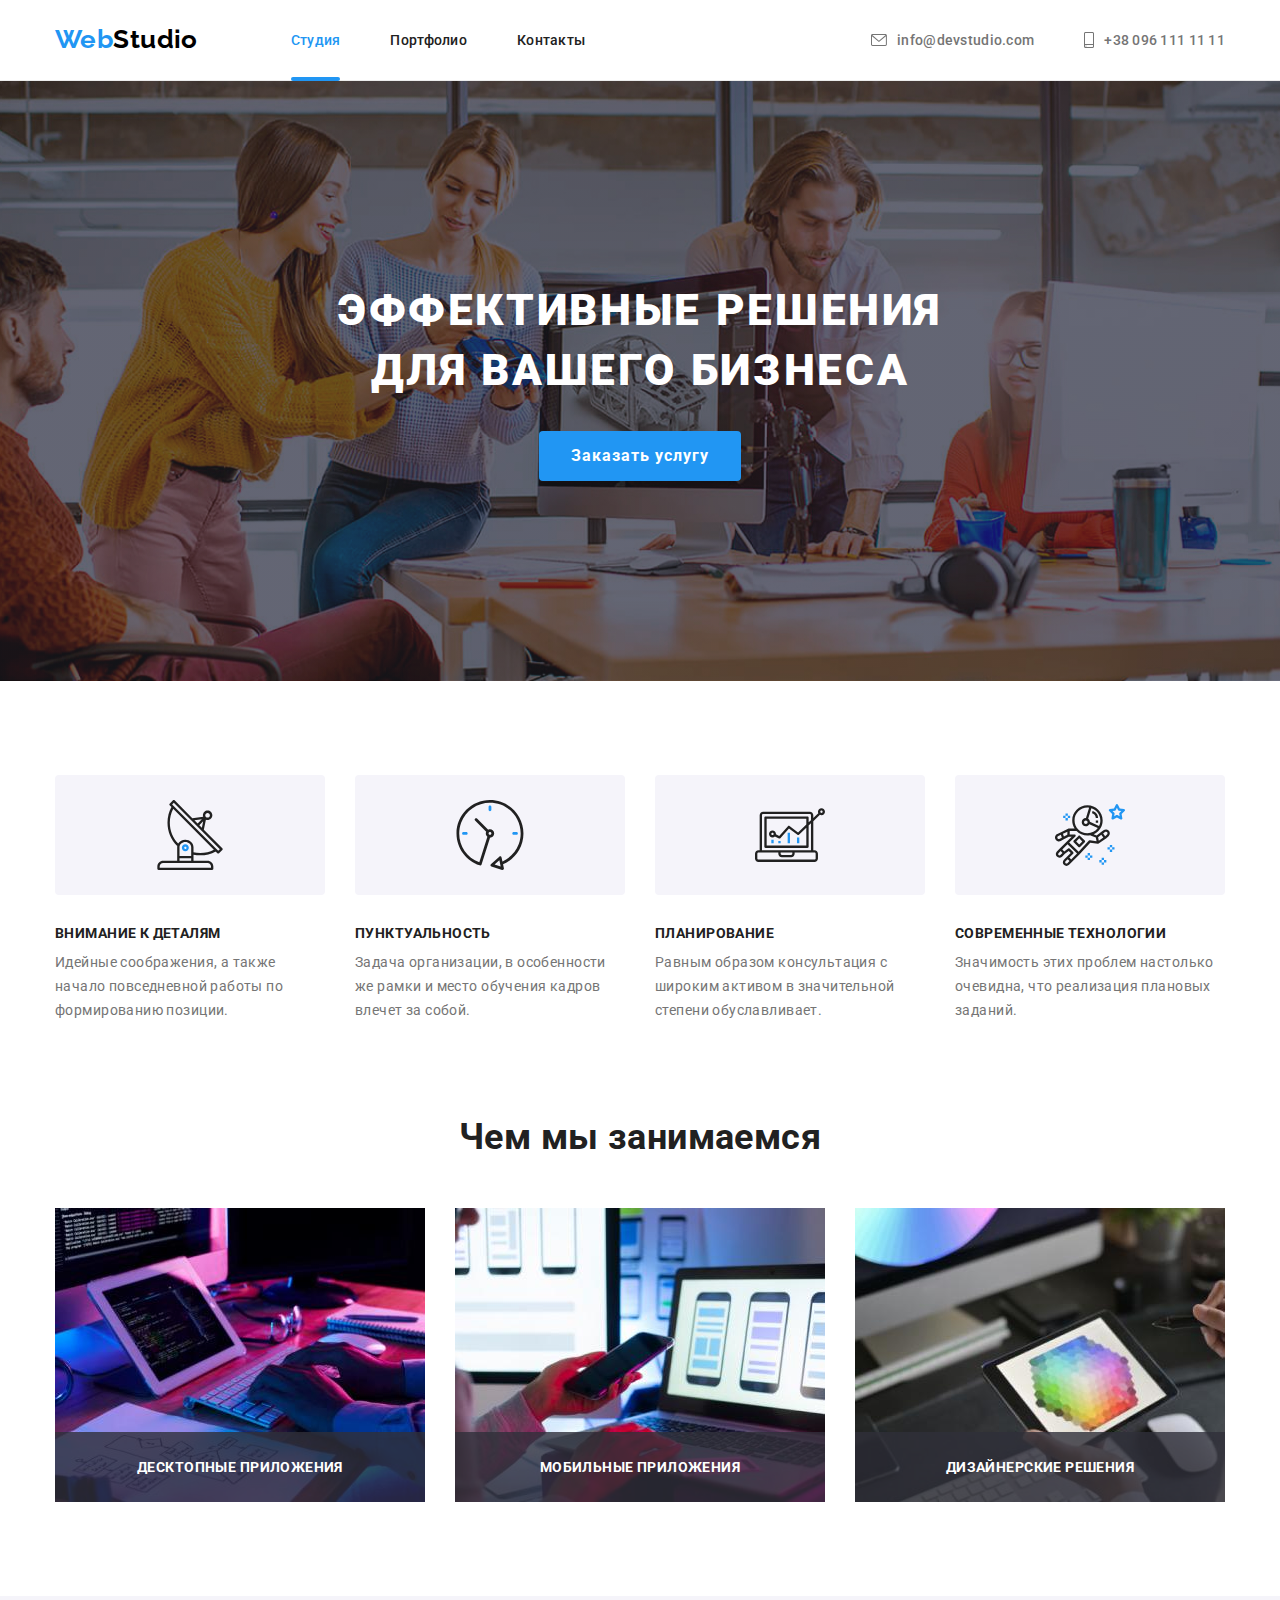
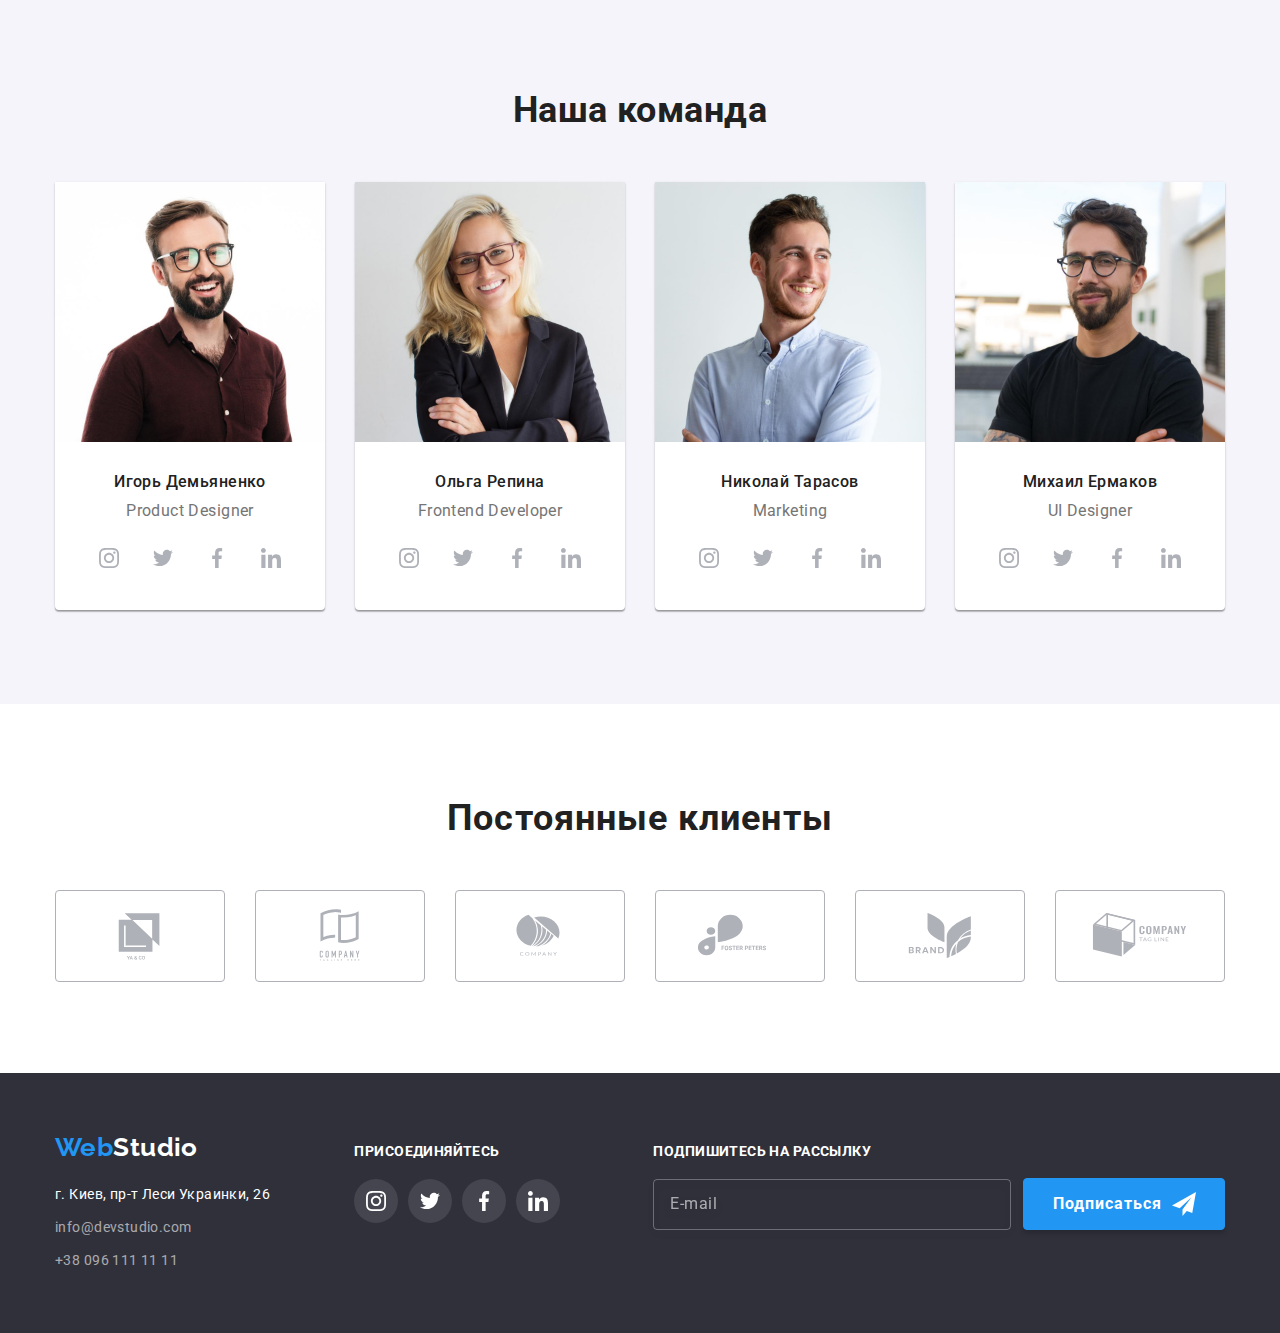
==== index.html @ 02bab281 "clone #6" ====
<!DOCTYPE html>
<html lang="ru">
<head>
    <meta charset="UTF-8">
    <meta http-equiv="X-UA-Compatible" content="IE=edge">
    <meta name="viewport" content="width=device-width, initial-scale=1.0">
    <link rel="stylesheet" href="https://cdnjs.cloudflare.com/ajax/libs/modern-normalize/1.0.0/modern-normalize.min.css" />
    <link rel="preconnect" href="https://fonts.gstatic.com">
    <link href="https://fonts.googleapis.com/css2?family=Raleway:wght@700&family=Roboto:wght@400;500;700;900&display=swap"
        rel="stylesheet">
    <link rel="stylesheet" href="./css/style.css">
    <title>WEBStudio</title>
</head>
<body id="page_top">
                <!-- шапка -->
    <header class='header'>
                <!-- навигация -->
        <div class="container flex">
            <nav class="head-nav flex"> 
                <a class="logo link" href="./index.html" lang="en"> <span class="logo-web">Web</span>Studio</a>   
                <ul class="nav flex list ">
                    <li class="nav-item"><a class="item link current" href="./index.html">Студия</a></li>
                    <li class="nav-item"><a class="item link" href="./portfolio.html">Портфолио</a></li>
                    <li class="nav-item"><a class="item link" href="#page_bottom">Контакты</a></li> 
                </ul>   
            </nav>                       
            <ul class="head-cont flex list">
                <li class="head-cont-item">
                    <a class="cont flex link" href="mailto:info@devstudio.com">
                        <svg width="16" height="12" class="mail">
                        <use href="./images/icons.svg#icon-mail">                    
                        </use>
                    </svg>
                        info@devstudio.com</a>
                </li>
                <li class="head-cont-item">
                    <a class="cont flex link" href="tel:+380961111111">
                    <svg width="10" height="16" class="smartphone">
                        <use href="./images/icons.svg#icon-smartphone">
                        </use>
                    </svg>
                    +38 096 111 11 11</a></li>
            </ul>
        </div>
    </header>
    <main>
                
        <!-- hero -->

            <section class="hero">
                    <div class="container">
                        <h1 class="hero-title">Эффективные решения для вашего бизнеса</h1>
                        <button class="hero-button" type="button" data-modal-open> Заказать услугу</button>
                    </div>
            </section>
        <!-- webstudio prefs -->
            <section class="section-half-bottom prefs" >
                        <div class="container">
                    <!-- hiden head h2  -->
                    <h2 class="hiden-title">Преимущества веб студии</h2>
                    <!--  hiden head h2 -->
                    <ul class='prefs flex list'>
                        <li class='prefs-item'>
                            <div class="prefs-bg">
                                <svg width='70' height='70'>
                                    <use href="./images/icons.svg#icon-antenna">
                                    </use>
                                </svg> 
                            </div>                        
                            <h3 class='prefs-item-h'>Внимание к деталям</h3>
                            <p class=prefs-item-p>Идейные соображения, а также начало повседневной работы по формированию позиции.</p>
                        </li>
                        <li class='prefs-item'>
                            <div class="prefs-bg">
                                <svg width='70' height='70'>
                                    <use href="./images/icons.svg#icon-clock">
                                    </use>
                                </svg>
                            </div>
                            <h3 class='prefs-item-h'>Пунктуальность</h3>
                            <p class=prefs-item-p>Задача организации, в особенности же рамки и место обучения кадров влечет за собой.</p>
                        </li>
                        <li class='prefs-item'>
                            <div class="prefs-bg">
                                <svg width='70' height='70'>
                                    <use href=./images/icons.svg#icon-diagram>
                                    </use>
                                </svg>
                            </div>
                            <h3 class='prefs-item-h'>Планирование</h3>
                            <p class=prefs-item-p>Равным образом консультация с широким активом в значительной степени обуславливает.</p>
                        </li>
                        <li class='prefs-item'>
                            <div class="prefs-bg">
                                <svg width='70' height='70'>
                                    <use href=./images/icons.svg#icon-astronaut>
                                    </use>
                                </svg>
                            </div>
                            <h3 class='prefs-item-h'>Современные технологии</h3>
                            <p class=prefs-item-p>Значимость этих проблем настолько очевидна, что реализация плановых заданий.</p>
                        </li>
                    </ul>
                        </div>
            </section>

                
                <!-- Чем мы занимаемся -->
         <section class='section-half-top what-wedo'>
            <div class="container">
                <h2 class='wedo-h'>Чем мы занимаемся</h2>
                <ul class='wedo flex list'>
                    <li class='wedo-item'><img src="./images/studio/hwd.jpg" alt="Десктопные приложения" width="370" height="294">
                    <p class="wedo-p">Десктопные приложения</p></li>
                    <li class='wedo-item'><img src="./images/studio/hwd2.jpg" alt="Мобильные приложения" width="370" height="294">
                    <p class="wedo-p">Мобильные приложения</p></li>
                    <li class='wedo-item'><img src="./images/studio/hwd3.jpg" alt="Дизайнерские решения" width="370" height="294">
                    <p class="wedo-p">Дизайнерские решения</p></li>
                </ul>
            </div>
         </section>

                <!-- Наша команда -->

            <section class='section our-team'>
                <div class="container">
                    <h2 class='team-h'>Наша команда</h2>
                    <ul class='team flex list'>
                        <li class='team-item'>
                            <img class='team-item-i' src="./images/studio/Igor.jpg" alt="фото Игоря" width="270" height="260">
                            <div class="team-description">
                                <h3  class='team-item-h'>Игорь Демьяненко</h3>
                                <p  class='team-item-p' lang="en">Product Designer</p>
                                <ul class="social-list flex">
                                    <li class="list">
                                        <a class="link-social" href="https://www.instagram.com/">
                                            <svg class="icon-social" width="20" height="20">
                                                <use href=./images/icons.svg#icon-instagram></use>
                                            </svg>
                                        </a>
                                    </li>
                                    <li class="list">
                                        <a class="link-social" href="https://twitter.com/">
                                            <svg class="icon-social" width="20" height="20">
                                                <use href=./images/icons.svg#icon-twitter></use>
                                            </svg>
                                        </a>
                                    </li>
                                    <li class="list">
                                        <a class="link-social" href="https://www.facebook.com/">
                                            <svg class="icon-social" width="20" height="20">
                                                <use href=./images/icons.svg#icon-facebook></use>
                                            </svg>
                                        </a>
                                    </li>
                                    <li class="list ">
                                        <a class="link-social" href="https://www.linkedin.com/">
                                            <svg class="icon-social" width="20" height="20">
                                                <use href=./images/icons.svg#icon-linkedin></use>
                                            </svg>
                                        </a>
                                    </li>
                                </ul>
                            </div>
                        </li>
                        <li class='team-item'>
                            <img class='team-item-i' src="./images/studio/Olha.jpg" alt="фото Ольги" width="270" height="260">
                            <div class="team-description">
                                <h3 class='team-item-h'>Ольга Репина</h3>
                                <p class='team-item-p' lang="en">Frontend Developer</p>
                                <ul class="social-list flex">
                                    <li class="list">
                                        <a class="link-social" href="https://www.instagram.com/">
                                            <svg  class="icon-social" width="20" height="20">
                                                <use href=./images/icons.svg#icon-instagram></use>
                                            </svg>
                                        </a>
                                    </li>
                                    <li class="list">
                                        <a class="link-social" href="https://twitter.com/">
                                            <svg  class="icon-social" width="20" height="20">
                                                <use href=./images/icons.svg#icon-twitter></use>
                                            </svg>
                                        </a>
                                    </li>
                                    <li class="list">
                                        <a class="link-social" href="https://www.facebook.com/">
                                            <svg  class="icon-social" width="20" height="20">
                                                <use href=./images/icons.svg#icon-facebook></use>
                                            </svg>
                                        </a>
                                    </li>
                                    <li class="list ">
                                        <a class="link-social" href="https://www.linkedin.com/">
                                            <svg  class="icon-social" width="20" height="20">
                                                <use href=./images/icons.svg#icon-linkedin></use>
                                            </svg>
                                        </a>
                                    </li>
                                </ul>
                            </div>
                        </li>
                        <li class='team-item'>
                            <img class='team-item-i' src="./images/studio/Nikolai.jpg" alt="фото Николая" width="270" height="260">
                            <div class="team-description">
                                <h3 class='team-item-h'>Николай Тарасов</h3>
                                <p class='team-item-p' lang="en">Marketing</p>
                                <ul class="social-list flex">
                                    <li class="list">
                                        <a class="link-social" href="https://www.instagram.com/">
                                            <svg  class="icon-social" width="20" height="20">
                                                <use href=./images/icons.svg#icon-instagram></use>
                                            </svg>
                                        </a>
                                    </li>
                                    <li class="list">
                                        <a class="link-social" href="https://twitter.com/">
                                            <svg class="icon-social"  width="20" height="20">
                                                <use href=./images/icons.svg#icon-twitter></use>
                                            </svg>
                                        </a>
                                    </li>
                                    <li class="list">
                                        <a class="link-social" href="https://www.facebook.com/">
                                            <svg  class="icon-social" width="20" height="20">
                                                <use href=./images/icons.svg#icon-facebook></use>
                                            </svg>
                                        </a>
                                    </li>
                                    <li class="list ">
                                        <a class="link-social" href="https://www.linkedin.com/">
                                            <svg  class="icon-social" width="20" height="20">
                                                <use href=./images/icons.svg#icon-linkedin></use>
                                            </svg>
                                        </a>
                                    </li>
                                </ul>
                            </div>
                        </li>
                        <li class='team-item'>
                            <img class='team-item-i' src="./images/studio/Mikhail.jpg" alt="фото Михаила" width="270" height="260">
                            <div class="team-description">
                                <h3 class='team-item-h'>Михаил Ермаков</h3>
                                <p class='team-item-p' lang="en">UI Designer</p>
                                <ul class="social-list flex">
                                    <li class="list">
                                        <a class="link-social" href="https://www.instagram.com/">
                                            <svg  class="icon-social" width="20" height="20">
                                                <use href=./images/icons.svg#icon-instagram></use>
                                            </svg>
                                        </a>
                                    </li>
                                    <li class="list">
                                        <a class="link-social" href="https://twitter.com/">
                                            <svg  class="icon-social" width="20" height="20">
                                                <use href=./images/icons.svg#icon-twitter></use>
                                            </svg>
                                        </a>
                                    </li>
                                    <li class="list">
                                        <a class="link-social" href="https://www.facebook.com/">
                                            <svg class="icon-social" width="20" height="20">
                                                <use href=./images/icons.svg#icon-facebook></use>
                                            </svg>
                                        </a>
                                    </li>
                                    <li class="list ">
                                        <a class="link-social" href="https://www.linkedin.com/">
                                            <svg  class="icon-social" width="20" height="20">
                                                <use href=./images/icons.svg#icon-linkedin></use>
                                            </svg>
                                        </a>
                                    </li>
                                </ul>
                            </div>
                        </li>
                    </ul>
                </div>
            </section>
                            <!-- clients -->
            <section class="section-clients">
                <div class="container">
                    <h2 class="clients-h">Постоянные клиенты</h2>
                    <ul class="flex list">
                        <li class="logo-clients">
                            <a class="icon-clients" href="#">
                                <svg width="106" height="60">
                                    <use href="./images/icons.svg#icon-logo"></use>
                                </svg>
                            </a>
                        </li>
                        <li class="logo-clients">
                            <a class="icon-clients" href="#">
                                <svg  width="106" height="60">
                                    <use href="./images/icons.svg#icon-logo-1"></use>
                                </svg>
                            </a>
                        </li>
                        <li class="logo-clients">
                            <a class="icon-clients" href="#">
                                <svg width="106" height="60">
                                    <use href="./images/icons.svg#icon-logo-2"></use>
                                </svg>
                            </a>
                        </li>
                        <li class="logo-clients">
                            <a class="icon-clients" href="#">
                                <svg width="106" height="60">
                                    <use href="./images/icons.svg#icon-logo-3"></use>
                                </svg>
                            </a>
                        </li>
                        <li class="logo-clients">
                            <a class="icon-clients" href="#">
                                <svg width="106" height="60">
                                    <use href="./images/icons.svg#icon-logo-4"></use>
                                </svg>
                            </a>
                        </li>
                        <li class="logo-clients">
                            <a class="icon-clients" href="#">
                                <svg width="106" height="60">
                                    <use href="./images/icons.svg#icon-logo-5"></use>
                                </svg>
                            </a>
                        </li>
                    </ul>

                </div>
            </section>

    </main>
               
            <!-- футер -->
        
    <footer  class='footer'>
        <div class="container flex">
                    <!-- adress container -->
            <div>
                <a class="logo link" href="#page_top" lang="en"> <span class="logo-web">Web</span>Studio</a>
                <address class='footer-adress'>                
                    <ul id="page_bottom" class='adress  list'>
                        <li class='footer-adress-item'>
                            <a class='footer-adress-map link' href="https://goo.gl/maps/jqeXpjSZVA85hrm66" rel="noreferrer noopener">г. Киев, пр-т Леси Украинки, 26</a>
                        </li>
                        <li class='footer-adress-item'>
                            <a class='footer-adress-cont link' href="mailto:info@devstudio.com">info@devstudio.com</a>
                        </li>
                        <li class='footer-adress-item'>
                            <a class='footer-adress-cont link' href="tel:+380961111111">+38 096 111 11 11</a>
                        </li>
                    </ul>
                </address>
            </div>
                    <!-- follow container -->
            <div class="footer-follow">
                <h3>присоединяйтесь</h3>
                <ul class="social-list flex">
                    <li class="list">
                        <a class="link-social" href="https://www.instagram.com/">
                            <svg class="icon-social" width="20" height="20">
                                <use href=./images/icons.svg#icon-instagram></use>
                            </svg>
                        </a>
                    </li>
                    <li class="list">
                        <a class="link-social" href="https://twitter.com/">
                            <svg class="icon-social" width="20" height="20">
                                <use href=./images/icons.svg#icon-twitter></use>
                            </svg>
                        </a>
                    </li>
                    <li class="list">
                        <a class="link-social" href="https://www.facebook.com/">
                            <svg class="icon-social" width="20" height="20">
                                <use href=./images/icons.svg#icon-facebook></use>
                            </svg>
                        </a>
                    </li>
                    <li class="list ">
                        <a class="link-social" href="https://www.linkedin.com/">
                            <svg class="icon-social" width="20" height="20">
                                <use href=./images/icons.svg#icon-linkedin></use>
                            </svg>
                        </a>
                    </li>
                </ul>
            </div>
                            <!-- subscribe on us -->
            <div class="footer-subscribe">
                <form action="#" class="footer-subscribe-form">
                    <div>
                        <label for="footer-email" class="footer-subscribe-text">Подпишитесь на рассылку</label>
                        <input id="footer-email" class="footer-subscribe-email" type="email" name="subscribe-email" placeholder="E-mail" required>
                        </div>
                    <button type="submit" class="subscribe-button">Подписаться<svg class="subscribe-icon">
                            <use href="./images/icons.svg#icon-subscribe"></use>
                        </svg>
                    </button>
                </form>
            </div>
        </div>
    </footer>
    <div class="backdrop is-hidden" data-modal>
        <div class="modal">
            <button class="modal-button" data-modal-close type="button">
                <svg class="modal-icon-close">
                    <use href="./images/icons.svg#icon-close"></use>
                </svg>
            </button>
            <form action="#" class="modal-form">
                <p class="modal-text-head">Оставьте свои данные, мы вам перезвоним</p>
                
                <label for="name" class="label-text">Имя</label>
                    <div class="input-wrapper">
                        <input id="name" class="modal-input-text" type="text" name="user-name" required>
                        <svg class="modal-icon person">
                            <use href="./images/icons.svg#icon-person-modal"></use>
                        </svg>
                    </div>
                    <label for="tell" class="label-text">Телефон</label>
                    <div class="input-wrapper">
                        <input id="tell" class="modal-input-text"  type="tel" name="user-tel" required>
                        <svg class="modal-icon phone">
                            <use href="./images/icons.svg#icon-phone-modal"></use>
                        </svg>
                    </div>
                    <label for="email" class="label-text">Почта</label>
                    <div class="input-wrapper">
                        <input id="email" class="modal-input-text"  type="email" name="user-email" required>
                        <svg class="modal-icon email">
                            <use href="./images/icons.svg#icon-email-modal"></use>
                        </svg>
                    </div>
                <label for="area" class="label-text">Комментарий</label>
                    <textarea id="area"  class="modal-input-textarea"  name="user-comment"  placeholder="Введите текст" ></textarea>
                <div class="private-policy">                                  
                        <input id="checkbox" class="custom-checkbox"  type="checkbox" name="private" required>
                        <label for="checkbox">
                    <span class="modal-text" >Соглашаюсь с рассылкой и принимаю <a class="modal-text-link" href="#">Условия договора</a></span>
                    </label>
                </div>
                <button class="modal-button-send" type="submit">Отправить</button>
            </form>

        </div>
    </div>
    <script src="./js/modal.js"></script>
</body>
</html>
---- css/style.css ----
/* <================ ""MAIN" content styles==============> */
:root {
  /* Text color variable */
  --text-color-accent: #2196f3;
  --text-color-standart: #757575;
  --text-color-pureblack: #000000;
  --text-color-black: #212121;
  --text-color-white: #ffffff;
  --text-color-address-link: rgba(255, 255, 255, 0.6);

  /* button color variable */

  /* <-------button-hero-----------> */
  --button-backgr-color: #2196f3;
  --button-main-active-bcgr-color: #188ce8;
  /* <--------button-portfolio-------> */
  --button-bcgr-color: #f5f4fa;
  --button-portf-active-bcgr-color: #2196f3;

  /* background color variable */
  --color-team-backgr: #f5f4fa;
  --color-footer-backgr: #2f303a;
}
/* <===== Плавный скрол между header and footer ====> */

html {
  scroll-behavior: smooth;
}

/*<================ Global stylesheets ===========> */
h1,
h2,
h3,
h4,
h5,
h6,
p,
ul,
li {
  margin: 0;
  padding: 0;
}
img {
  display: block;
}
body {
  font-family: 'Roboto', sans-serif;
  font-style: normal;
  font-weight: normal;
  font-size: 14px;
  line-height: 1.71;
  /* or 171% */
  letter-spacing: 0.03em;

  color: var(--text-color-standart);
}

.hiden-title {
  position: absolute;
  width: 1px;
  height: 1px;
  margin: -1px;
  border: 0;
  padding: 0;

  white-space: nowrap;
  clip-path: inset(100%);
  clip: rect(0 0 0 0);
  overflow: hidden;
}
.link {
  text-decoration: none;
}
.list {
  list-style: none;
}
.flex {
  display: flex;
}
.container {
  width: 1200px;
  padding-left: 15px;
  padding-right: 15px;
  margin-left: auto;
  margin-right: auto;
}
.section {
  padding-top: 94px;
  padding-bottom: 94px;
}
.section-half-bottom {
  padding-top: 94px;
  padding-bottom: 47px;
}
.section-half-top {
  padding-top: 47px;
  padding-bottom: 94px;
}

/*      вариант секции падинга секции wedo 
 .section:nth-child(3) {
  padding-top: 0px;
  padding-bottom: 94px;
*/

/* <=================== page Studio ===================> */

/* <------------------ header ------------------> */
.header {
  background: #ffffff;
  border-bottom: 1px solid #ececec;

  /* padding-top: 24px;
  padding-bottom: 24px; */
}
.header-shadow {
  box-shadow: 0px 4px 4px rgba(0, 0, 0, 0.25);
}

.header .container {
  align-items: center;
}
.head-nav {
  align-items: center;
}
.logo {
  font-family: 'Raleway', sans-serif;
  font-weight: 700;
  font-size: 26px;
  line-height: 1.15;

  display: inline-block;
}
.header .logo {
  color: var(--text-color-pureblack);

  margin-right: 93px;
  padding-top: 24px;
  padding-bottom: 25px;
}
.footer .logo {
  color: var(--text-color-white);

  margin-bottom: 20px;
}
.logo-web {
  color: var(--text-color-accent);
}
/* .nav {
}
.nav-item {
} */
.nav-item + .nav-item {
  margin-left: 50px;
}
.item {
  display: block;
  padding-top: 32px;
  padding-bottom: 32px;

  font-weight: 500;
  line-height: 1.15;
  letter-spacing: 0.02em;

  color: var(--text-color-black);

  transition-property: color;
  transition-duration: 250ms;
  transition-timing-function: cubic-bezier(0.4, 0, 0.2, 1);
}
.item:hover,
.item:focus {
  color: var(--text-color-accent);
}

.current {
  position: relative;
  color: var(--text-color-accent);
}
.current:after {
  content: '';
  position: absolute;
  width: 100%;
  height: 4px;
  bottom: -1px;
  left: 0px;

  border-radius: 2px;

  background-color: var(--button-backgr-color);
}

.head-cont {
  margin-left: auto;
}
.cont {
  align-items: center;
  padding-top: 32px;
  padding-bottom: 32px;

  font-weight: 500;
  line-height: 1.15;
  letter-spacing: 0.02em;

  color: var(--text-color-standart);

  transition-property: color;
  transition-duration: 250ms;
  transition-timing-function: cubic-bezier(0.4, 0, 0.2, 1);

  /* margin-left: 50px; */
}
.head-cont-item + .head-cont-item {
  margin-left: 50px;
}
.cont:hover,
.cont:focus {
  color: var(--text-color-accent);
}

/* ========================== icons  ================================== */
.mail {
  display: inline-block;
  margin-right: 10px;
  fill: currentcolor;
}

.smartphone {
  display: inline-block;
  margin-right: 10px;
  fill: currentColor;
}

/* <------------------- hero side ----------------> */
.hero {
  margin: 0 auto;
  max-width: 1600px;
  background-image: linear-gradient(
      0deg,
      rgba(47, 48, 58, 0.4),
      rgba(47, 48, 58, 0.4)
    ),
    url(../images/studio/banner.jpg);
  background-position: center;
  background-repeat: no-repeat;
  background-color: #c4c4c4;

  padding-top: 200px;
  padding-bottom: 200px;
}

.hero-title {
  font-weight: 900;
  font-size: 44px;
  line-height: 1.36;
  /* or 136% */
  text-align: center;
  letter-spacing: 0.06em;
  text-transform: uppercase;

  color: var(--text-color-white);

  width: 696px;
  margin-left: auto;
  margin-right: auto;
  margin-bottom: 30px;
}
.hero .container {
  text-align: center;
}
.hero-button {
  font-family: inherit;
  font-weight: 700;
  font-size: 16px;
  line-height: 1.87;
  /* identical to box height, or 187% */

  letter-spacing: 0.06em;
  color: var(--text-color-white);
  background-color: var(--button-backgr-color);
  cursor: pointer;

  display: inline-block;
  padding: 10px 32px;
  border: transparent;
  border-radius: 4px;
  box-shadow: 0px 4px 4px rgba(0, 0, 0, 0.15);

  transition-property: background-color, box-shadow;
  transition-duration: 1150ms;
  transition-timing-function: cubic-bezier(0.4, 0, 0.2, 1);
}
.hero-button:hover,
.hero-button:focus {
  color: var(--text-color-white);
  background-color: var(--button-main-active-bcgr-color);
}
/* <----------------webstudio prefs -----------------> */
/*  ======== Вариант расположения элементов №1 =========
 .prefs {
  justify-content: space-between;
} */

/* ========= Вариант расположения элементов №2 ========== */
/* .prefs {
} */

.container .prefs {
  padding-bottom: 0;
  margin-top: -30px;
  margin-left: -30px;
}

.prefs-item {
  /* width: 270px; */
  width: calc((100% - 120px) / 4);
  margin-top: 30px;
  margin-left: 30px;
}

/*  =========== Вариант расположения элементов №3 ========
.prefs-item + .prefs-item {
  margin-left: 30px;
} */
.prefs-bg {
  display: flex;
  align-items: center;
  justify-content: center;
  width: 270px;
  height: 120px;
  border-radius: 4px;
  margin-bottom: 30px;

  background-color: var(--button-bcgr-color);
}
/* .prefs-bg .icon {
  width: 70px;
  height: 70px;
} */

.prefs-item-h {
  font-size: 14px;
  font-weight: 700;
  line-height: 1.15;
  text-transform: uppercase;

  color: var(--text-color-black);

  margin-bottom: 10px;
}

/* .prefs-item-p {
   this style's in our body 
} */

/* <------------------- what we do ------------------> */
/* .what-wedo {
} */

.wedo-h {
  font-weight: 700;
  font-size: 36px;
  line-height: 1.16;
  text-align: center;

  color: var(--text-color-black);

  margin-bottom: 50px;
}

.wedo {
  flex-wrap: wrap;

  margin-top: -30px;
  margin-left: -30px;
}

.wedo-item {
  width: calc((100% - 90px) / 3);
  margin-top: 30px;
  margin-left: 30px;

  position: relative;
}

.wedo-p {
  font-weight: 700;
  font-size: 14px;
  line-height: 1.15;
  text-align: center;
  letter-spacing: 0.03em;
  text-transform: uppercase;

  color: var(--text-color-white);
  background-color: rgba(47, 48, 58, 0.8);

  position: absolute;
  width: 100%;
  bottom: 0;

  padding: 27px 82px;
}
/* =========== Вариант расположения элементов №2 ========
.wedo {
  justify-content: space-between;
} 
.wedo-item {

}*/

/*  =========== Вариант расположения элементов №3 =======
.wedo-item {
  margin-bottom: 30px;
}
.wedo-item + .wedo-item {
  margin-left: 30px;
}

.wedo-item:nth-child(3n + 1) {
  margin-left: 0;
}
.wedo-item:nth-last-child(-n + 3) {
  margin-bottom: 0;
} */

/* <-------------------our team-------------------> */
.our-team {
  background-color: var(--color-team-backgr);
}
.team-h {
  font-weight: 700;
  font-size: 36px;
  line-height: 1.16;
  text-align: center;

  color: var(--text-color-black);

  margin-bottom: 50px;
}
.team {
  flex-wrap: wrap;
  align-items: flex-start;
  margin-top: -30px;
  margin-left: -30px;
}

.team-item {
  background-color: #ffffff;

  width: calc((100% - 120px) / 4);
  margin-top: 30px;
  margin-left: 30px;
  border-radius: 0px 0px 4px 4px;
  box-shadow: 0px 1px 3px rgba(0, 0, 0, 0.12), 0px 1px 1px rgba(0, 0, 0, 0.14),
    0px 2px 1px rgba(0, 0, 0, 0.2);
}
/* =========== Вариант расположения элементов №2 =======
.team {
  flex-wrap: wrap;
  align-items: flex-start;
  justify-content: space-between; 
}*/

/* =========== Вариант расположения элементов №3 =======
.team-item {
  outline: 1px solid orange; 
  box-shadow: 0px 1px 3px rgba(0, 0, 0, 0.12), 0px 1px 1px rgba(0, 0, 0, 0.14),
    0px 2px 1px rgba(0, 0, 0, 0.2);
  border-radius: 0px 0px 4px 4px;

  margin-bottom: 30px;
}

.team-item + .team-item {
  margin-left: 30px;
}
.team-item:nth-child(4n + 1) {
  margin-left: 0;
}
.team-item:nth-last-child(-n + 4) {
  margin-bottom: 0;
}
*/

/* .team-item-i {
} */

.team-description {
  padding: 30px 32px;
}
.team-item-h {
  font-weight: 500;
  font-size: 16px;
  line-height: 1.2;
  /*---------------- identical to box height ????????????? */
  text-align: center;

  color: var(--text-color-black);

  display: block;
  margin-bottom: 10px;
}
.team-item-p {
  font-size: 16px;
  line-height: 1.2;
  text-align: center;

  color: var(--text-color-standart);

  display: block;
  margin-bottom: 16px;
}

.social-list {
  align-items: center;
}
.social-list li {
  border-radius: 50%;
}

.social-list li:not(:last-child) {
  margin-right: 10px;
}
/* .social-list li:hover,
.social-list li:focus {
} */
.link-social {
  display: flex;
  justify-content: center;
  align-items: center;
  border-radius: 50%;
  width: 44px;
  height: 44px;

  fill: #afb1b8;
  background-color: transparent;

  transition-property: fill, background-color;
  transition-duration: 250ms;
  transition-timing-function: cubic-bezier(0.4, 0, 0.2, 1);
}

.link-social:hover,
.link-social:focus {
  background-color: var(--button-backgr-color);
  fill: var(--text-color-white);
}

/* <------------------------ Clients ------------------------------->*/
.section-clients {
  padding-top: 94px;
  padding-bottom: 91px;
}
.clients-h {
  font-weight: 700;
  font-size: 36px;
  line-height: 1.16;
  text-align: center;
  letter-spacing: 0.03em;
  color: var(--text-color-black);

  margin-bottom: 50px;
}

.logo-clients {
  display: block;
}
.logo-clients:not(:last-child) {
  margin-right: 30px;
}

.icon-clients {
  display: flex;
  justify-content: center;
  align-items: center;
  width: 170px;
  height: 92px;

  border: 1px solid #afb1b8;
  border-radius: 4px;

  fill: #afb1b8;

  transition-property: fill, border-color;
  transition-duration: 250ms;
  transition-timing-function: cubic-bezier(0.4, 0, 0.2, 1);
}
.icon-clients:hover,
.icon-clients:focus {
  border-color: var(--button-backgr-color);
  fill: var(--text-color-accent);
}

/* <--------------------footer-------------------> */
.footer {
  background-color: var(--color-footer-backgr);

  padding-top: 60px;
  padding-bottom: 60px;
}

.footer .container {
  align-items: baseline;
}

.footer-adress {
  max-width: 240px;
}
/* .adress {
} */
.footer-adress-item {
  display: inline-block;
  margin-bottom: 9px;
  /* or 171% */
}
.footer-adress-item:last-child {
  margin-bottom: 0;
  /* or 171% */
}
.footer-adress-map {
  font-style: normal;
  /* or 171% */

  color: var(--text-color-white);

  transition-property: color;
  transition-duration: 250ms;
  transition-timing-function: cubic-bezier(0.4, 0, 0.2, 1);
}
.footer-adress-map:hover,
.footer-adress-map:focus {
  color: var(--text-color-accent);
}

.footer-adress-cont {
  font-style: normal;

  color: var(--text-color-address-link);

  transition-property: color;
  transition-duration: 250ms;
  transition-timing-function: cubic-bezier(0.4, 0, 0.2, 1);
}
.footer-adress-cont:hover,
.footer-adress-cont:focus {
  color: var(--text-color-accent);
}

.footer-follow {
  margin-left: 73px;
}

.footer-follow h3 {
  font-weight: 700;
  font-size: 14px;
  line-height: 1.15;
  letter-spacing: 0.03em;
  text-transform: uppercase;

  color: var(--text-color-white);

  margin-bottom: 20px;
}

.footer-follow .list {
  background-color: rgba(255, 255, 255, 0.1);
}

.footer-follow .link-social {
  fill: var(--text-color-white);
}

/* <==========  page Portfolio "different styles" ========> */

/* <---------portfolio buttons --------> */
.portf-buttons {
  justify-content: center;
  flex-wrap: wrap;
  margin-top: -8px;
  margin-left: -8px;
  margin-bottom: 50px;
}
.buttons {
  margin-top: 8px;
  margin-left: 8px;
}
/* .button {
} */

/* ========== Вариант расположения элементов №2 ========== 
.buttons {
  margin-bottom: 8px;
}
.buttons + .buttons {
  margin-left: 8px;
}

.buttons:nth-child(9n + 1) {
  margin-left: 0;
}
.buttons:nth-last-child(-n + 9) {
  margin-bottom: 0;
} */

.button {
  font-family: 'Roboto', sans-serif;
  font-weight: 500;
  font-size: 16px;
  line-height: 1.62;
  /* identical to box height, or 162% */
  text-align: center;
  letter-spacing: 0.03em;

  color: var(--text-color-black);
  background-color: var(--button-bcgr-color);

  display: inline-block;
  border: transparent;
  border-radius: 4px;
  padding-top: 4px;
  padding-bottom: 4px;
  padding-left: 22px;
  padding-right: 22px;
  cursor: pointer;

  transition-property: color, background-color, box-shadow;
  transition-duration: 250ms;
  transition-timing-function: cubic-bezier(0.4, 0, 0.2, 1);
}

.button:hover,
.button:focus {
  color: var(--text-color-white);
  background-color: var(--button-portf-active-bcgr-color);
  box-shadow: 0px 3px 1px rgba(0, 0, 0, 0.1), 0px 1px 2px rgba(0, 0, 0, 0.08),
    0px 2px 2px rgba(0, 0, 0, 0.12);
}

/* <-----------portfolio card list-----------> */

/* .portfolio {
} */

.portf {
  flex-wrap: wrap;
  align-items: flex-start;
  margin-top: -30px;
  margin-left: -30px;
}

.portf-item {
  margin-top: 30px;
  margin-left: 30px;
}

.portf-list {
  width: calc((1200px - 90px) / 3);
  display: block;

  transition-property: box-shadow;
  transition-duration: 250ms;
  transition-timing-function: cubic-bezier(0.4, 0, 0.2, 1);
}

.portf-list:hover,
.portf-list:focus {
  box-shadow: 0px 1px 1px rgba(0, 0, 0, 0.12), 0px 4px 4px rgba(0, 0, 0, 0.06),
    1px 4px 6px rgba(0, 0, 0, 0.16);
}

/*========== Вариант расположения элементов №2 ==========
.portf-item {
  display: block;
  width: calc((100% - 60px) / 3);
  border: 1px solid #eeeeee;
  margin-bottom: 30px;
}
.portf-item + .portf-item {
  margin-left: 30px;
}
.portf-item:nth-child(3n + 1) {
  margin-left: 0px;
}
.portf-item:nth-last-child(-n + 3) {
  margin-bottom: 0px;
} */

/* .portf-img {
} */

.card-title {
  padding-top: 20px;
  padding-bottom: 20px;
  padding-left: 24px;
  padding-right: 24px;

  border-right: 1px solid #eeeeee;
  border-bottom: 1px solid #eeeeee;
  border-left: 1px solid #eeeeee;
}
.portf-h {
  font-weight: 700;
  font-size: 18px;
  line-height: 2;
  letter-spacing: 0.06em;

  color: var(--text-color-black);

  margin-bottom: 4px;
  display: block;
}
.portf-p {
  display: block;
  font-size: 16px;
  line-height: 1.87;

  color: var(--text-color-standart);
}

.card-main {
  position: relative;
  overflow: hidden;
}

.portf-anim {
  position: absolute;
  top: 0;
  left: 0;
  overflow: auto;

  transition-property: transform;
  transform: translatey(100%);
  transition-duration: 250ms;
  transition-timing-function: cubic-bezier(0.4, 0, 0.2, 1);

  padding: 63px 24px;
  width: 100%;
  height: 100%;
  background-color: rgba(33, 150, 243, 0.9);

  font-size: 18px;
  line-height: 1.56;
  letter-spacing: 0.03em;
  color: var(--text-color-white);
}

.portf-list:hover .portf-anim,
.portf-list:focus .portf-anim {
  transform: translatey(0);
}

.backdrop {
  position: fixed;
  top: 0;
  left: 0;
  width: 100vw;
  height: 100vh;
  z-index: 100;
  background-color: rgba(0, 0, 0, 0.2);

  transition-property: opacity, visibility;
  transition-duration: 250ms;
  transition-timing-function: cubic-bezier(0.4, 0, 0.2, 1);
}

.modal {
  position: absolute;
  transform: translate(-50%, -50%);
  top: 50%;
  left: 50%;

  width: 528px;
  height: 580px;

  background-color: #ffffff;
  box-shadow: 0px 1px 3px rgba(0, 0, 0, 0.12), 0px 1px 1px rgba(0, 0, 0, 0.14),
    0px 2px 1px rgba(0, 0, 0, 0.2);
  border-radius: 4px;
}

.modal-button {
  display: flex;
  align-items: center;
  justify-content: center;
  padding: 0;
  width: 30px;
  height: 30px;
  color: var(--text-color-pureblack);

  position: absolute;
  top: 8px;
  right: 8px;

  cursor: pointer;

  background: transparent;
  border: 1px solid rgba(0, 0, 0, 0.1);
  border-radius: 50%;

  transition-property: color;
  transition-duration: 250ms;
  transition-timing-function: cubic-bezier(0.4, 0, 0.2, 1);
}
.modal-button:hover,
.modal-button:focus {
  color: var(--text-color-accent);
}
.modal-icon-close {
  width: 18px;
  height: 18px;
  fill: currentColor;
}

.is-hidden {
  opacity: 0;
  visibility: hidden;
  pointer-events: none;
}

/* =============== footer subscribe form =========== */
.footer-subscribe {
}

.footer-subscribe-form {
  display: flex;
  margin-left: 93px;
}

.footer-subscribe-text {
  font-weight: 700;
  font-size: 14px;
  line-height: 1.15;
  letter-spacing: 0.03em;
  text-transform: uppercase;

  color: var(--text-color-white);
  display: block;
}

.footer-subscribe-email {
  width: 358px;

  margin-top: 20px;
  padding-left: 16px;
  padding-top: 15px;
  padding-bottom: 15px;

  background-color: transparent;
  border: 1px solid rgba(255, 255, 255, 0.3);
  filter: drop-shadow(0px 4px 4px rgba(0, 0, 0, 0.15));
  border-radius: 4px;

  font-size: 16px;
  line-height: 1.15;
  letter-spacing: 0.03em;
  color: var(--text-color-white);
}
.footer-subscribe-email::placeholder {
  font-size: 16px;
  line-height: 1.15;
  letter-spacing: 0.03em;

  color: rgba(255, 255, 255, 0.6);
}

.subscribe-button {
  display: flex;
  justify-content: center;
  align-items: center;
  align-self: flex-end;
  padding-top: 10px;
  padding-bottom: 10px;
  padding-left: 29px;
  padding-right: 28px;

  margin-left: 12px;

  background-color: var(--button-backgr-color);
  box-shadow: 0px 4px 4px rgba(0, 0, 0, 0.15);
  border: 1px solid var(--button-backgr-color);
  border-radius: 4px;

  font-weight: 700;
  font-size: 16px;
  line-height: 1.87;
  letter-spacing: 0.06em;
  color: var(--text-color-white);
  cursor: pointer;

  transition-property: background-color;
  transition-duration: 1250ms;
  transition-timing-function: cubic-bezier(0.4, 0, 0.2, 1);
}
.subscribe-button:hover,
.subscribe-button:focus {
  background-color: var(--button-main-active-bcgr-color);
}
.subscribe-icon {
  margin-left: 10px;
  width: 24px;
  height: 24px;
}
/* =============== footer subscribe form =========== */

/* ===============    modal form ====================*/

.modal-form {
  padding: 40px;
  display: flex;
  flex-direction: column;
  font-size: 14px;
  line-height: 1.15;
  letter-spacing: 0.01em;

  color: var(--text-color-black);
}
.modal-text-head {
  font-weight: 700;
  font-size: 20px;
  line-height: 1.15;
  text-align: center;
  letter-spacing: 0.03em;

  color: var(--text-color-black);

  margin-bottom: 12px;
}

.input-wrapper {
  position: relative;
  margin-bottom: 10px;
}
.label-text {
  font-size: 12px;
  line-height: 1.15;

  letter-spacing: 0.01em;

  color: var(--text-color-standart);

  margin-bottom: 4px;
}
.modal-input-text {
  padding-top: 12px;
  padding-right: 12px;
  padding-left: 42px;
  padding-bottom: 12px;
  width: 100%;
  border: 1px solid rgba(33, 33, 33, 0.2);
  box-sizing: border-box;
  border-radius: 4px;
  outline: none;

  color: var(--text-color-black);

  transition-property: border-color;
  transition-duration: 250ms;
  transition-timing-function: cubic-bezier(0.4, 0, 0.2, 1);
}
.modal-input-text:last-child {
  margin-bottom: 20px;
}

.modal-input-text::placeholder {
  font-size: 14px;
  line-height: 1.15;
  letter-spacing: 0.01em;

  color: rgba(117, 117, 117, 0.5);
}

.modal-input-text:focus {
  border-color: var(--button-backgr-color);
}
.modal-input-text:focus + .modal-icon {
  fill: var(--button-backgr-color);
}

.modal-icon {
  position: absolute;
  width: 18px;
  height: 18px;
  top: 50%;
  left: 15px;
  transform: translatey(-50%);

  fill: currentColor;

  transition-property: fill;
  transition-duration: 250ms;
  transition-timing-function: cubic-bezier(0.4, 0, 0.2, 1);
}
/* .person {
  top: 104px;
}
.phone {
  top: 174px;
}
.email {
  top: 243px;
} */

.modal-input-textarea {
  padding: 12px 16px;
  margin-bottom: 20px;
  width: 100%;
  height: 96px;

  font-size: 12px;
  line-height: 1.15;
  letter-spacing: 0.01em;

  border: 1px solid rgba(33, 33, 33, 0.2);
  box-sizing: border-box;
  border-radius: 4px;
  outline: none;

  color: var(--text-color-black);

  resize: none;

  transition-property: border-color;
  transition-duration: 250ms;
  transition-timing-function: cubic-bezier(0.4, 0, 0.2, 1);
}
.modal-input-textarea::placeholder {
  font-size: 12px;
  line-height: 1.15;
  letter-spacing: 0.01em;

  color: rgba(117, 117, 117, 0.5);
}
.modal-input-textarea:focus {
  border-color: var(--button-backgr-color);
}

.private-policy {
  display: flex;
  flex-direction: row;
  margin-left: 12px;
  margin-bottom: 30px;
}
/* =================== кастом ====================*/
.custom-checkbox {
  position: absolute !important;
  clip: rect(1px 1px 1px 1px); /* IE6, IE7 */
  clip: rect(1px, 1px, 1px, 1px);
  padding: 0 !important;
  border: 0 !important;
  height: 1px !important;
  width: 1px !important;
  overflow: hidden;
}

/* для элемента label, связанного с .custom-checkbox */
.custom-checkbox + label {
  display: inline-flex;
  align-items: center;
  user-select: none;
}

/* создание в label псевдоэлемента before со следующими стилями */
.custom-checkbox + label::before {
  content: '';
  display: inline-block;
  margin-right: 8px;
  width: 16px;
  height: 15px;
  flex-shrink: 0;
  flex-grow: 0;
  border: 2px solid var(--text-color-black);
  border-radius: 2px;
  background-repeat: no-repeat;
  background-position: center center;
  background-size: 50% 50%;
  cursor: pointer;

  transition-property: border-color, background-image, background-color;
  transition-duration: 250ms;
  transition-timing-function: cubic-bezier(0.4, 0, 0.2, 1);
}

/* стили для чекбокса, находящегося в фокусе и не находящегося в состоянии checked */
.custom-checkbox:focus:not(:checked) + label::before {
  border-color: var(--button-backgr-color);
}

/* стили для чекбокса, находящегося в состоянии checked */
.custom-checkbox:checked + label::before {
  border-color: #0b76ef;
  background-color: #0b76ef;
  background-image: url('../images/Vector.svg');
  background-size: contain;
}

/* стили для чекбокса, находящегося в состоянии disabled */
.custom-checkbox:disabled + label::before {
  background-color: #e9ecef;
}

.modal-text {
  color: var(--text-color-standart);
}
.modal-text-link {
  text-decoration-line: underline;
  color: var(--text-color-accent);
}
.modal-button-send {
  padding: 10px 56px;
  align-self: center;

  font-family: inherit;
  font-weight: 700;
  font-size: 16px;
  line-height: 1.87;
  letter-spacing: 0.06em;
  cursor: pointer;

  color: var(--text-color-white);

  background-color: var(--button-backgr-color);
  box-shadow: 0px 4px 4px rgba(0, 0, 0, 0.15);
  border-color: transparent;
  border-radius: 4px;

  transition-property: background-color;
  transition-duration: 250ms;
  transition-timing-function: cubic-bezier(0.4, 0, 0.2, 1);
}
.modal-button-send:hover,
.modal-button-send:focus {
  background-color: var(--button-main-active-bcgr-color);
}
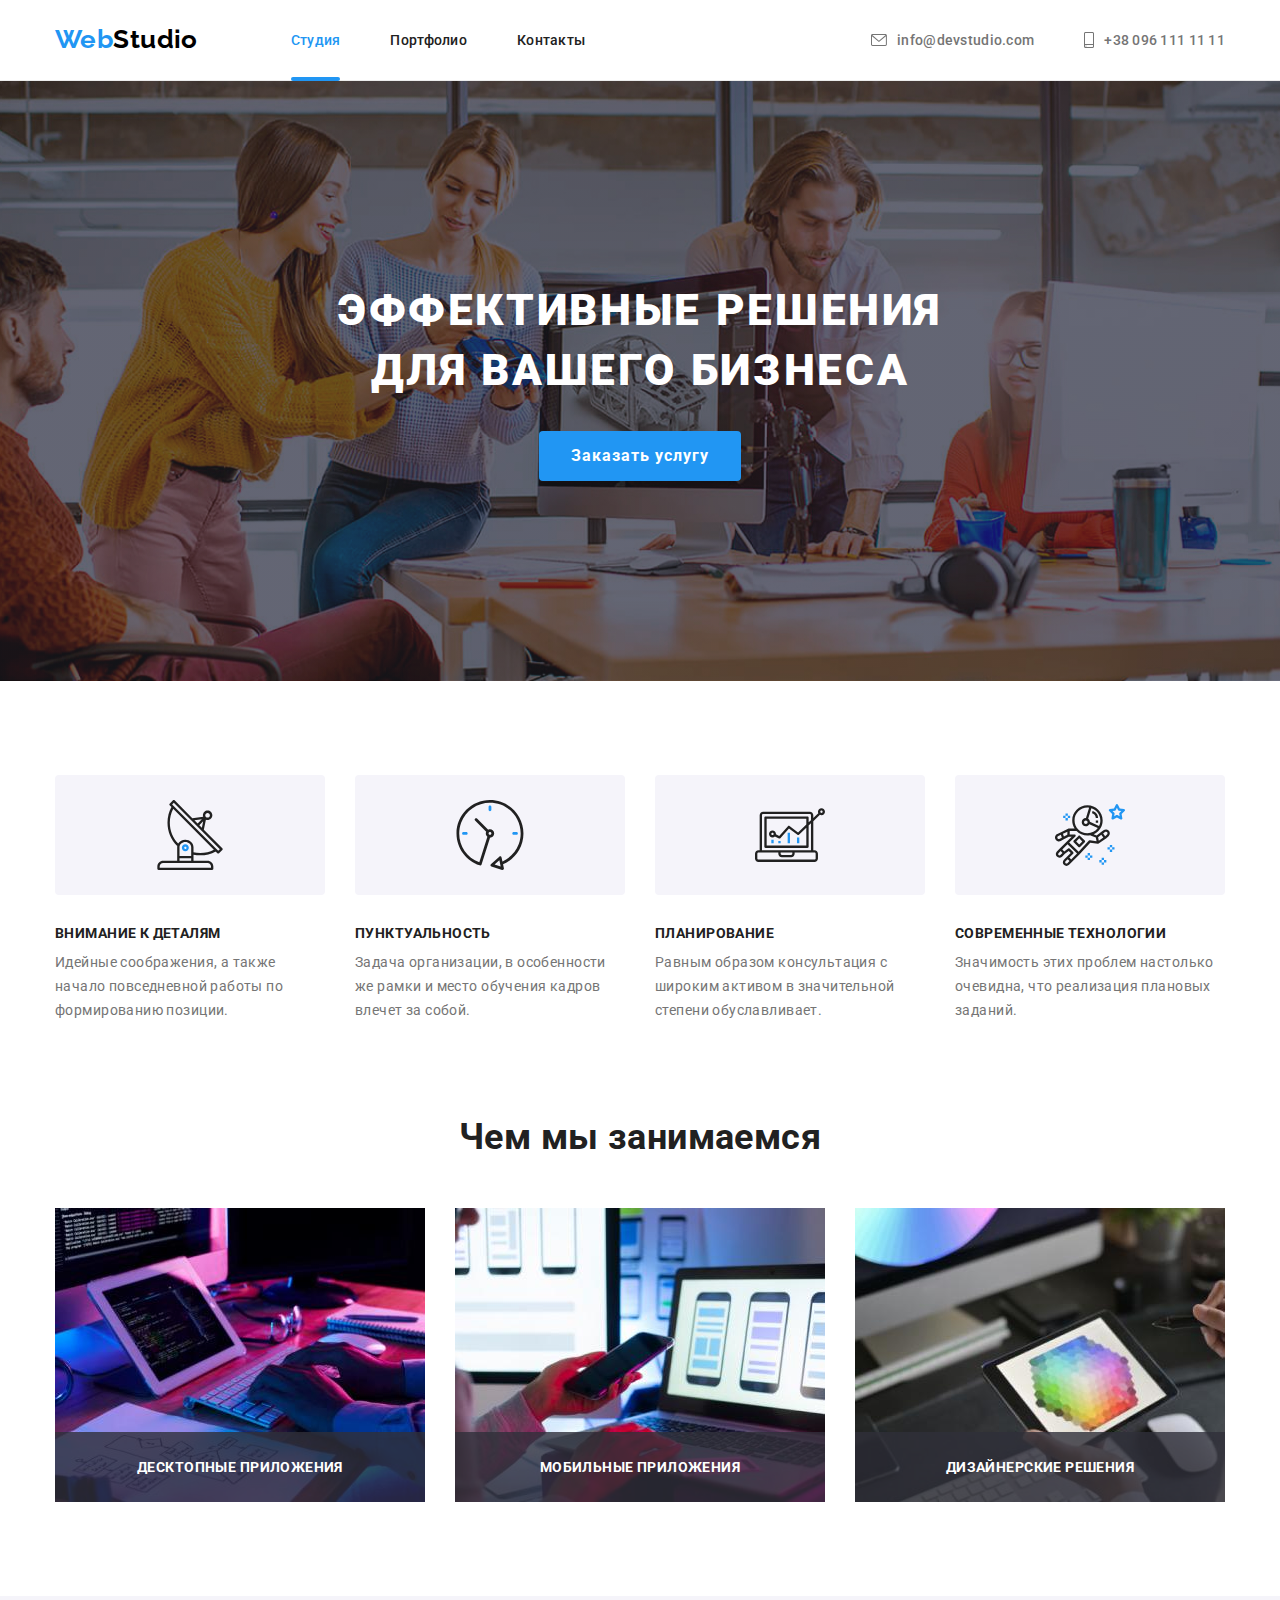
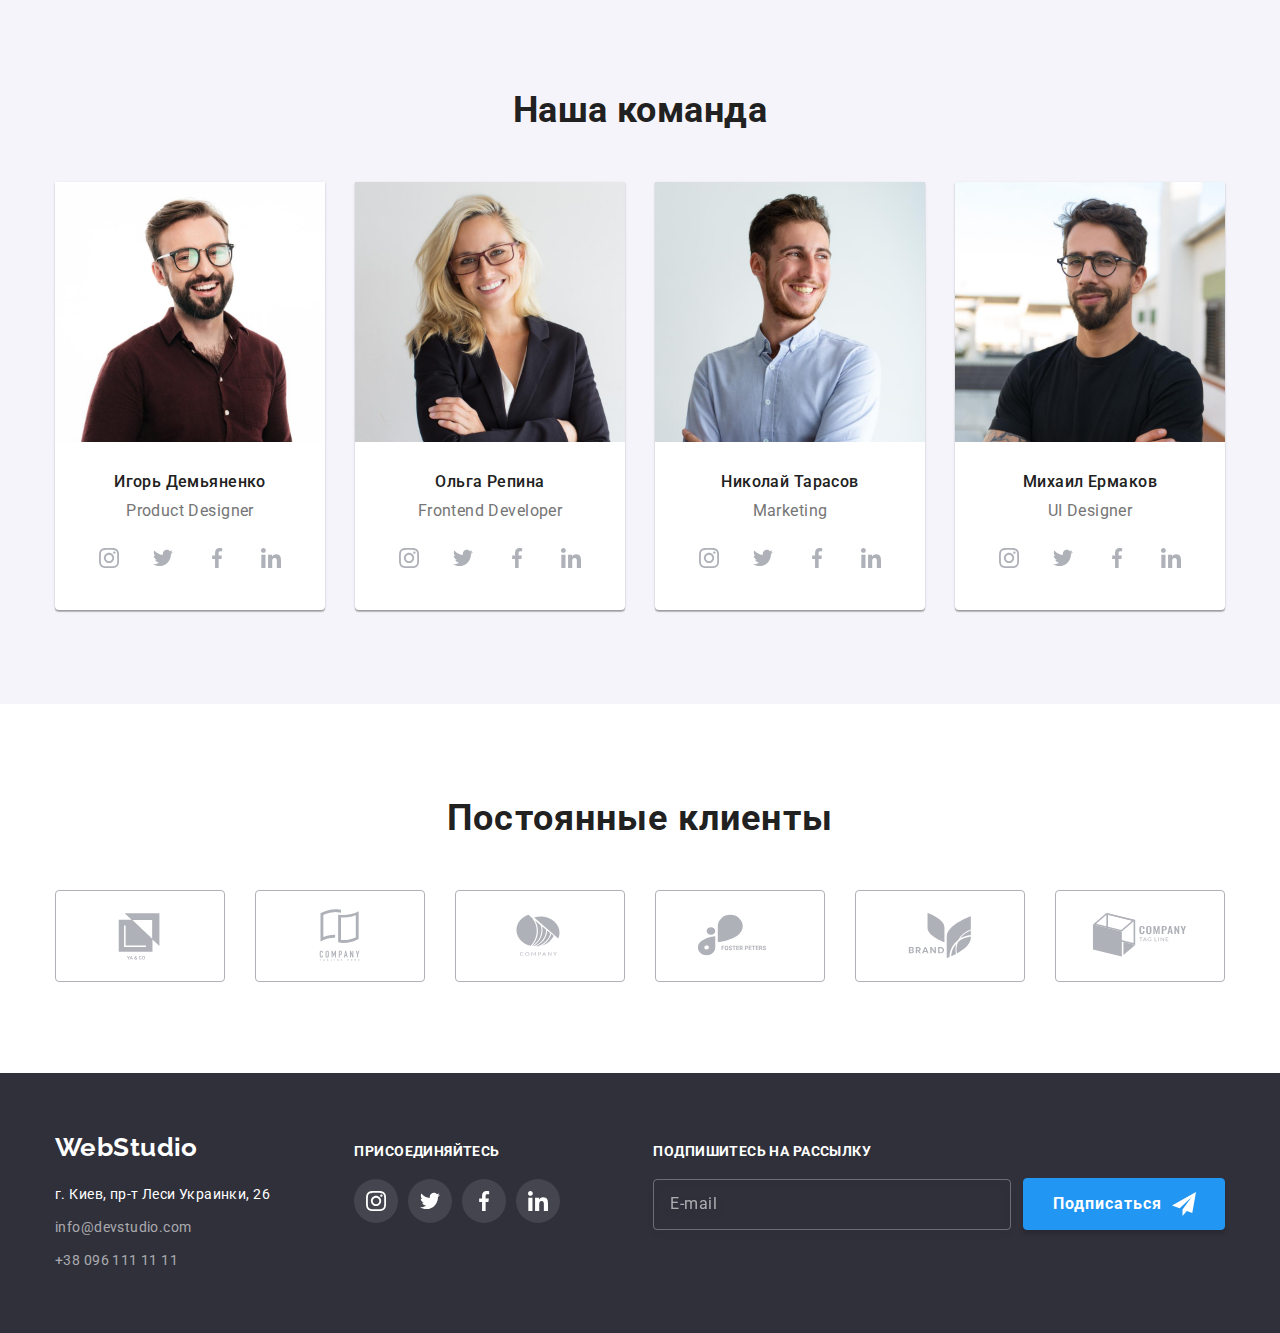
==== commit 25ee7970: "bem header & hero" ====
--- a/index.html
+++ b/index.html
@@ -16,26 +16,26 @@
     <header class='header'>
                 <!-- навигация -->
         <div class="container flex">
-            <nav class="head-nav flex"> 
-                <a class="logo link" href="./index.html" lang="en"> <span class="logo-web">Web</span>Studio</a>   
-                <ul class="nav flex list ">
-                    <li class="nav-item"><a class="item link current" href="./index.html">Студия</a></li>
-                    <li class="nav-item"><a class="item link" href="./portfolio.html">Портфолио</a></li>
-                    <li class="nav-item"><a class="item link" href="#page_bottom">Контакты</a></li> 
+            <nav class="header__nav flex"> 
+                <a class="logo link" href="./index.html" lang="en"> <span class="logo__web">Web</span>Studio</a>   
+                <ul class="header__nav__list flex list ">
+                    <li class="header__nav__item"><a class="header__list__item link header-current" href="./index.html">Студия</a></li>
+                    <li class="header__nav__item"><a class="header__list__item link" href="./portfolio.html">Портфолио</a></li>
+                    <li class="header__nav__item"><a class="header__list__item link" href="#page_bottom">Контакты</a></li> 
                 </ul>   
             </nav>                       
-            <ul class="head-cont flex list">
-                <li class="head-cont-item">
-                    <a class="cont flex link" href="mailto:info@devstudio.com">
-                        <svg width="16" height="12" class="mail">
+            <ul class="header__content flex list">
+                <li class="header__content__list">
+                    <a class="header__content__item flex link" href="mailto:info@devstudio.com">
+                        <svg width="16" height="12" class="header__icon__mail">
                         <use href="./images/icons.svg#icon-mail">                    
                         </use>
                     </svg>
                         info@devstudio.com</a>
                 </li>
-                <li class="head-cont-item">
-                    <a class="cont flex link" href="tel:+380961111111">
-                    <svg width="10" height="16" class="smartphone">
+                <li class="header__content__list">
+                    <a class="header__content__item flex link" href="tel:+380961111111">
+                    <svg width="10" height="16" class="header__icon__smartphone">
                         <use href="./images/icons.svg#icon-smartphone">
                         </use>
                     </svg>
@@ -49,56 +49,56 @@
 
             <section class="hero">
                     <div class="container">
-                        <h1 class="hero-title">Эффективные решения для вашего бизнеса</h1>
-                        <button class="hero-button" type="button" data-modal-open> Заказать услугу</button>
+                        <h1 class="hero__title">Эффективные решения для вашего бизнеса</h1>
+                        <button class="hero__button" type="button" data-modal-open> Заказать услугу</button>
                     </div>
             </section>
         <!-- webstudio prefs -->
-            <section class="section-half-bottom prefs" >
+            <section class="section-half-bottom" >
                         <div class="container">
                     <!-- hiden head h2  -->
                     <h2 class="hiden-title">Преимущества веб студии</h2>
                     <!--  hiden head h2 -->
                     <ul class='prefs flex list'>
-                        <li class='prefs-item'>
-                            <div class="prefs-bg">
+                        <li class='prefs__item'>
+                            <div class="prefs__bg">
                                 <svg width='70' height='70'>
                                     <use href="./images/icons.svg#icon-antenna">
                                     </use>
                                 </svg> 
                             </div>                        
-                            <h3 class='prefs-item-h'>Внимание к деталям</h3>
-                            <p class=prefs-item-p>Идейные соображения, а также начало повседневной работы по формированию позиции.</p>
-                        </li>
-                        <li class='prefs-item'>
-                            <div class="prefs-bg">
+                            <h3 class='prefs__item__h'>Внимание к деталям</h3>
+                            <p class=prefs__item__p>Идейные соображения, а также начало повседневной работы по формированию позиции.</p>
+                        </li>
+                        <li class='prefs__item'>
+                            <div class="prefs__bg">
                                 <svg width='70' height='70'>
                                     <use href="./images/icons.svg#icon-clock">
                                     </use>
                                 </svg>
                             </div>
-                            <h3 class='prefs-item-h'>Пунктуальность</h3>
-                            <p class=prefs-item-p>Задача организации, в особенности же рамки и место обучения кадров влечет за собой.</p>
-                        </li>
-                        <li class='prefs-item'>
-                            <div class="prefs-bg">
+                            <h3 class='prefs__item__h'>Пунктуальность</h3>
+                            <p class=prefs__item__p>Задача организации, в особенности же рамки и место обучения кадров влечет за собой.</p>
+                        </li>
+                        <li class='prefs__item'>
+                            <div class="prefs__bg">
                                 <svg width='70' height='70'>
                                     <use href=./images/icons.svg#icon-diagram>
                                     </use>
                                 </svg>
                             </div>
-                            <h3 class='prefs-item-h'>Планирование</h3>
-                            <p class=prefs-item-p>Равным образом консультация с широким активом в значительной степени обуславливает.</p>
-                        </li>
-                        <li class='prefs-item'>
-                            <div class="prefs-bg">
+                            <h3 class='prefs__item__h'>Планирование</h3>
+                            <p class=prefs__item__p>Равным образом консультация с широким активом в значительной степени обуславливает.</p>
+                        </li>
+                        <li class='prefs__item'>
+                            <div class="prefs__bg">
                                 <svg width='70' height='70'>
                                     <use href=./images/icons.svg#icon-astronaut>
                                     </use>
                                 </svg>
                             </div>
-                            <h3 class='prefs-item-h'>Современные технологии</h3>
-                            <p class=prefs-item-p>Значимость этих проблем настолько очевидна, что реализация плановых заданий.</p>
+                            <h3 class='prefs__item__h'>Современные технологии</h3>
+                            <p class=prefs__item__p>Значимость этих проблем настолько очевидна, что реализация плановых заданий.</p>
                         </li>
                     </ul>
                         </div>
--- a/css/style.css
+++ b/css/style.css
@@ -109,18 +109,12 @@
 .header {
   background: #ffffff;
   border-bottom: 1px solid #ececec;
-
-  /* padding-top: 24px;
-  padding-bottom: 24px; */
-}
-.header-shadow {
-  box-shadow: 0px 4px 4px rgba(0, 0, 0, 0.25);
 }
 
 .header .container {
   align-items: center;
 }
-.head-nav {
+.header__nav {
   align-items: center;
 }
 .logo {
@@ -143,17 +137,14 @@
 
   margin-bottom: 20px;
 }
-.logo-web {
+.logo__web {
   color: var(--text-color-accent);
 }
-/* .nav {
-}
-.nav-item {
-} */
-.nav-item + .nav-item {
+
+.header__nav__item + .header__nav__item {
   margin-left: 50px;
 }
-.item {
+.header__list__item {
   display: block;
   padding-top: 32px;
   padding-bottom: 32px;
@@ -173,11 +164,11 @@
   color: var(--text-color-accent);
 }
 
-.current {
+.header-current {
   position: relative;
   color: var(--text-color-accent);
 }
-.current:after {
+.header-current:after {
   content: '';
   position: absolute;
   width: 100%;
@@ -190,10 +181,10 @@
   background-color: var(--button-backgr-color);
 }
 
-.head-cont {
+.header__content {
   margin-left: auto;
 }
-.cont {
+.header__content__item {
   align-items: center;
   padding-top: 32px;
   padding-bottom: 32px;
@@ -210,22 +201,22 @@
 
   /* margin-left: 50px; */
 }
-.head-cont-item + .head-cont-item {
+.header__content__list + .header__content__list {
   margin-left: 50px;
 }
-.cont:hover,
-.cont:focus {
+.header__content__item:hover,
+.header__content__item:focus {
   color: var(--text-color-accent);
 }
 
 /* ========================== icons  ================================== */
-.mail {
+.header__icon__mail {
   display: inline-block;
   margin-right: 10px;
   fill: currentcolor;
 }
 
-.smartphone {
+.header__icon__smartphone {
   display: inline-block;
   margin-right: 10px;
   fill: currentColor;
@@ -249,7 +240,7 @@
   padding-bottom: 200px;
 }
 
-.hero-title {
+.hero__title {
   font-weight: 900;
   font-size: 44px;
   line-height: 1.36;
@@ -268,7 +259,7 @@
 .hero .container {
   text-align: center;
 }
-.hero-button {
+.hero__button {
   font-family: inherit;
   font-weight: 700;
   font-size: 16px;
@@ -311,7 +302,7 @@
   margin-left: -30px;
 }
 
-.prefs-item {
+.prefs__item {
   /* width: 270px; */
   width: calc((100% - 120px) / 4);
   margin-top: 30px;
@@ -322,7 +313,7 @@
 .prefs-item + .prefs-item {
   margin-left: 30px;
 } */
-.prefs-bg {
+.prefs__bg {
   display: flex;
   align-items: center;
   justify-content: center;
@@ -338,7 +329,7 @@
   height: 70px;
 } */
 
-.prefs-item-h {
+.prefs__item__h {
   font-size: 14px;
   font-weight: 700;
   line-height: 1.15;
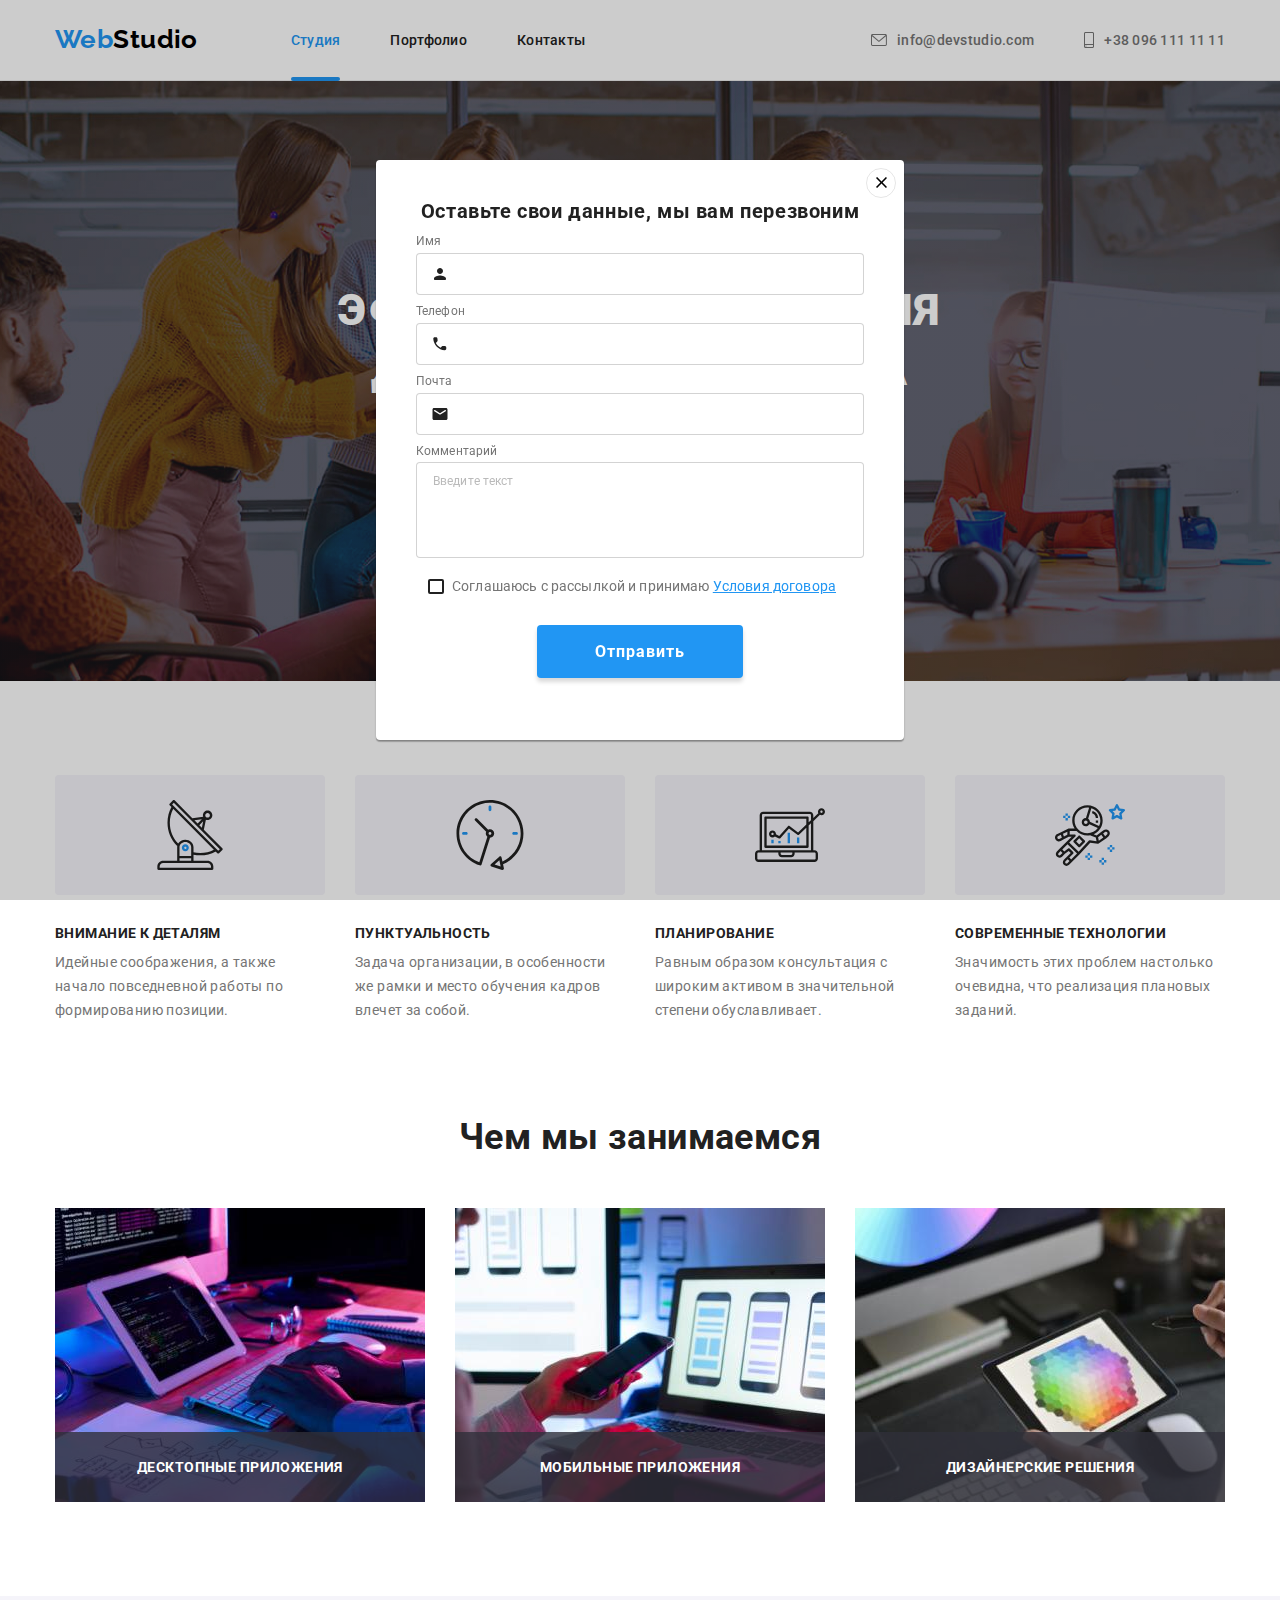
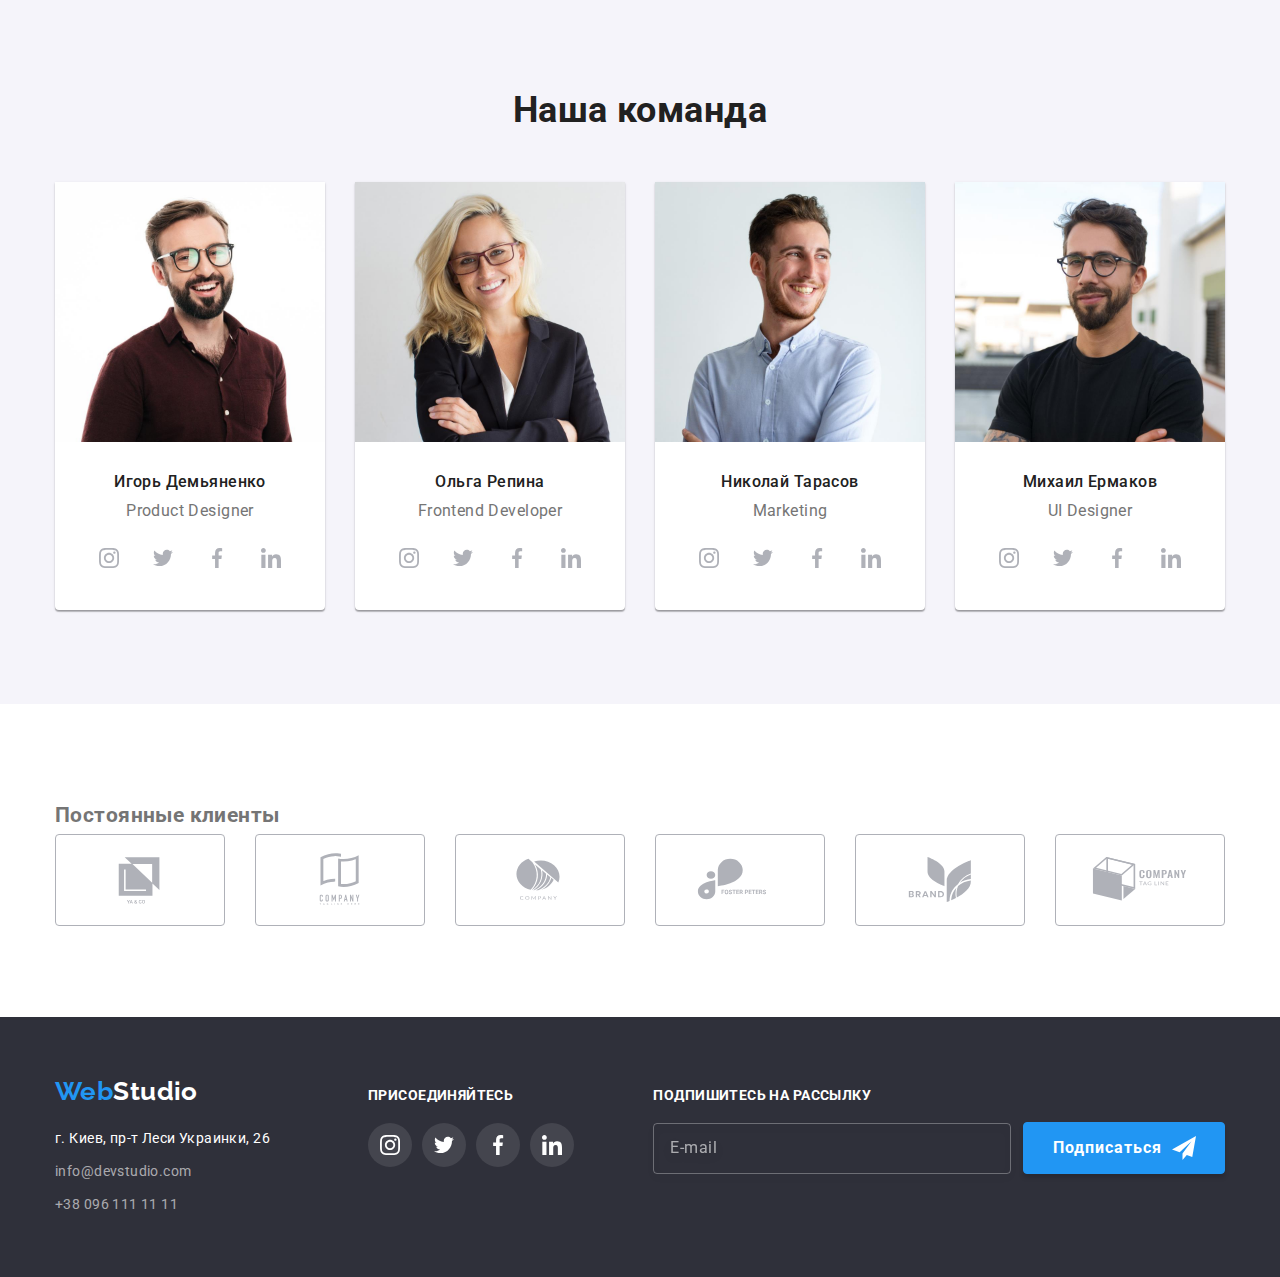
==== commit 5d6f721d: "index bem" ====
--- a/index.html
+++ b/index.html
@@ -15,9 +15,9 @@
                 <!-- шапка -->
     <header class='header'>
                 <!-- навигация -->
-        <div class="container flex">
-            <nav class="header__nav flex"> 
-                <a class="logo link" href="./index.html" lang="en"> <span class="logo__web">Web</span>Studio</a>   
+        <div class="container item-center flex">
+            <nav class="header__nav item-center flex"> 
+                <a class="logo logo--header link" href="./index.html" lang="en"> <span class="logo__web">Web</span>Studio</a>   
                 <ul class="header__nav__list flex list ">
                     <li class="header__nav__item"><a class="header__list__item link header-current" href="./index.html">Студия</a></li>
                     <li class="header__nav__item"><a class="header__list__item link" href="./portfolio.html">Портфолио</a></li>
@@ -108,14 +108,14 @@
                 <!-- Чем мы занимаемся -->
          <section class='section-half-top what-wedo'>
             <div class="container">
-                <h2 class='wedo-h'>Чем мы занимаемся</h2>
-                <ul class='wedo flex list'>
-                    <li class='wedo-item'><img src="./images/studio/hwd.jpg" alt="Десктопные приложения" width="370" height="294">
-                    <p class="wedo-p">Десктопные приложения</p></li>
-                    <li class='wedo-item'><img src="./images/studio/hwd2.jpg" alt="Мобильные приложения" width="370" height="294">
-                    <p class="wedo-p">Мобильные приложения</p></li>
-                    <li class='wedo-item'><img src="./images/studio/hwd3.jpg" alt="Дизайнерские решения" width="370" height="294">
-                    <p class="wedo-p">Дизайнерские решения</p></li>
+                <h2 class='wedo__h'>Чем мы занимаемся</h2>
+                <ul class='what-wedo__list flex list'>
+                    <li class='what-wedo__list__item'><img src="./images/studio/hwd.jpg" alt="Десктопные приложения" width="370" height="294">
+                    <p class="what-wedo__list__p">Десктопные приложения</p></li>
+                    <li class='what-wedo__list__item'><img src="./images/studio/hwd2.jpg" alt="Мобильные приложения" width="370" height="294">
+                    <p class="what-wedo__list__p">Мобильные приложения</p></li>
+                    <li class='what-wedo__list__item'><img src="./images/studio/hwd3.jpg" alt="Дизайнерские решения" width="370" height="294">
+                    <p class="what-wedo__list__p">Дизайнерские решения</p></li>
                 </ul>
             </div>
          </section>
@@ -124,38 +124,38 @@
 
             <section class='section our-team'>
                 <div class="container">
-                    <h2 class='team-h'>Наша команда</h2>
-                    <ul class='team flex list'>
-                        <li class='team-item'>
-                            <img class='team-item-i' src="./images/studio/Igor.jpg" alt="фото Игоря" width="270" height="260">
-                            <div class="team-description">
-                                <h3  class='team-item-h'>Игорь Демьяненко</h3>
-                                <p  class='team-item-p' lang="en">Product Designer</p>
-                                <ul class="social-list flex">
-                                    <li class="list">
-                                        <a class="link-social" href="https://www.instagram.com/">
-                                            <svg class="icon-social" width="20" height="20">
+                    <h2 class='our-team__h'>Наша команда</h2>
+                    <ul class='our-team__list flex list'>
+                        <li class='our-team__list__item'>
+                            <img class='our-team__list__i' src="./images/studio/Igor.jpg" alt="фото Игоря" width="270" height="260">
+                            <div class="our-team__list__description">
+                                <h3  class='our-team__list__description__h'>Игорь Демьяненко</h3>
+                                <p  class='our-team__list__description__p' lang="en">Product Designer</p>
+                                <ul class="social-list item-center flex list">
+                                    <li class="social-list__item">
+                                        <a class="social-list__item__link" href="https://www.instagram.com/">
+                                            <svg class="social-list__icon" width="20" height="20">
                                                 <use href=./images/icons.svg#icon-instagram></use>
                                             </svg>
                                         </a>
                                     </li>
-                                    <li class="list">
-                                        <a class="link-social" href="https://twitter.com/">
-                                            <svg class="icon-social" width="20" height="20">
+                                    <li class="social-list__item">
+                                        <a class="social-list__item__link" href="https://twitter.com/">
+                                            <svg class="social-list__icon" width="20" height="20">
                                                 <use href=./images/icons.svg#icon-twitter></use>
                                             </svg>
                                         </a>
                                     </li>
-                                    <li class="list">
-                                        <a class="link-social" href="https://www.facebook.com/">
-                                            <svg class="icon-social" width="20" height="20">
+                                    <li class="social-list__item">
+                                        <a class="social-list__item__link" href="https://www.facebook.com/">
+                                            <svg class="social-list__icon" width="20" height="20">
                                                 <use href=./images/icons.svg#icon-facebook></use>
                                             </svg>
                                         </a>
                                     </li>
-                                    <li class="list ">
-                                        <a class="link-social" href="https://www.linkedin.com/">
-                                            <svg class="icon-social" width="20" height="20">
+                                    <li class="social-list__item">
+                                        <a class="social-list__item__link" href="https://www.linkedin.com/">
+                                            <svg class="social-list__icon" width="20" height="20">
                                                 <use href=./images/icons.svg#icon-linkedin></use>
                                             </svg>
                                         </a>
@@ -163,36 +163,36 @@
                                 </ul>
                             </div>
                         </li>
-                        <li class='team-item'>
-                            <img class='team-item-i' src="./images/studio/Olha.jpg" alt="фото Ольги" width="270" height="260">
-                            <div class="team-description">
-                                <h3 class='team-item-h'>Ольга Репина</h3>
-                                <p class='team-item-p' lang="en">Frontend Developer</p>
-                                <ul class="social-list flex">
-                                    <li class="list">
-                                        <a class="link-social" href="https://www.instagram.com/">
-                                            <svg  class="icon-social" width="20" height="20">
+                        <li class='our-team__list__item'>
+                            <img class='our-team__list__i' src="./images/studio/Olha.jpg" alt="фото Ольги" width="270" height="260">
+                            <div class="our-team__list__description">
+                                <h3 class='our-team__list__description__h'>Ольга Репина</h3>
+                                <p class='our-team__list__description__p' lang="en">Frontend Developer</p>
+                                <ul class="social-list item-center flex list">
+                                    <li class="social-list__item">
+                                        <a class="social-list__item__link" href="https://www.instagram.com/">
+                                            <svg class="social-list__icon" width="20" height="20">
                                                 <use href=./images/icons.svg#icon-instagram></use>
                                             </svg>
                                         </a>
                                     </li>
-                                    <li class="list">
-                                        <a class="link-social" href="https://twitter.com/">
-                                            <svg  class="icon-social" width="20" height="20">
+                                    <li class="social-list__item">
+                                        <a class="social-list__item__link" href="https://twitter.com/">
+                                            <svg class="social-list__icon" width="20" height="20">
                                                 <use href=./images/icons.svg#icon-twitter></use>
                                             </svg>
                                         </a>
                                     </li>
-                                    <li class="list">
-                                        <a class="link-social" href="https://www.facebook.com/">
-                                            <svg  class="icon-social" width="20" height="20">
+                                    <li class="social-list__item">
+                                        <a class="social-list__item__link" href="https://www.facebook.com/">
+                                            <svg class="social-list__icon" width="20" height="20">
                                                 <use href=./images/icons.svg#icon-facebook></use>
                                             </svg>
                                         </a>
                                     </li>
-                                    <li class="list ">
-                                        <a class="link-social" href="https://www.linkedin.com/">
-                                            <svg  class="icon-social" width="20" height="20">
+                                    <li class="social-list__item">
+                                        <a class="social-list__item__link" href="https://www.linkedin.com/">
+                                            <svg class="social-list__icon" width="20" height="20">
                                                 <use href=./images/icons.svg#icon-linkedin></use>
                                             </svg>
                                         </a>
@@ -200,36 +200,36 @@
                                 </ul>
                             </div>
                         </li>
-                        <li class='team-item'>
-                            <img class='team-item-i' src="./images/studio/Nikolai.jpg" alt="фото Николая" width="270" height="260">
-                            <div class="team-description">
-                                <h3 class='team-item-h'>Николай Тарасов</h3>
-                                <p class='team-item-p' lang="en">Marketing</p>
-                                <ul class="social-list flex">
-                                    <li class="list">
-                                        <a class="link-social" href="https://www.instagram.com/">
-                                            <svg  class="icon-social" width="20" height="20">
+                        <li class='our-team__list__item'>
+                            <img class='our-team__list__i' src="./images/studio/Nikolai.jpg" alt="фото Николая" width="270" height="260">
+                            <div class="our-team__list__description">
+                                <h3 class='our-team__list__description__h'>Николай Тарасов</h3>
+                                <p class='our-team__list__description__p' lang="en">Marketing</p>
+                                <ul class="social-list item-center flex list">
+                                    <li class="social-list__item">
+                                        <a class="social-list__item__link" href="https://www.instagram.com/">
+                                            <svg class="social-list__icon" width="20" height="20">
                                                 <use href=./images/icons.svg#icon-instagram></use>
                                             </svg>
                                         </a>
                                     </li>
-                                    <li class="list">
-                                        <a class="link-social" href="https://twitter.com/">
-                                            <svg class="icon-social"  width="20" height="20">
+                                    <li class="social-list__item">
+                                        <a class="social-list__item__link" href="https://twitter.com/">
+                                            <svg class="social-list__icon" width="20" height="20">
                                                 <use href=./images/icons.svg#icon-twitter></use>
                                             </svg>
                                         </a>
                                     </li>
-                                    <li class="list">
-                                        <a class="link-social" href="https://www.facebook.com/">
-                                            <svg  class="icon-social" width="20" height="20">
+                                    <li class="social-list__item">
+                                        <a class="social-list__item__link" href="https://www.facebook.com/">
+                                            <svg class="social-list__icon" width="20" height="20">
                                                 <use href=./images/icons.svg#icon-facebook></use>
                                             </svg>
                                         </a>
                                     </li>
-                                    <li class="list ">
-                                        <a class="link-social" href="https://www.linkedin.com/">
-                                            <svg  class="icon-social" width="20" height="20">
+                                    <li class="social-list__item">
+                                        <a class="social-list__item__link" href="https://www.linkedin.com/">
+                                            <svg class="social-list__icon" width="20" height="20">
                                                 <use href=./images/icons.svg#icon-linkedin></use>
                                             </svg>
                                         </a>
@@ -237,36 +237,36 @@
                                 </ul>
                             </div>
                         </li>
-                        <li class='team-item'>
-                            <img class='team-item-i' src="./images/studio/Mikhail.jpg" alt="фото Михаила" width="270" height="260">
-                            <div class="team-description">
-                                <h3 class='team-item-h'>Михаил Ермаков</h3>
-                                <p class='team-item-p' lang="en">UI Designer</p>
-                                <ul class="social-list flex">
-                                    <li class="list">
-                                        <a class="link-social" href="https://www.instagram.com/">
-                                            <svg  class="icon-social" width="20" height="20">
+                        <li class='our-team__list__item'>
+                            <img class='our-team__list__i' src="./images/studio/Mikhail.jpg" alt="фото Михаила" width="270" height="260">
+                            <div class="our-team__list__description">
+                                <h3 class='our-team__list__description__h'>Михаил Ермаков</h3>
+                                <p class='our-team__list__description__p' lang="en">UI Designer</p>
+                                <ul class="social-list item-center flex list">
+                                    <li class="social-list__item">
+                                        <a class="social-list__item__link" href="https://www.instagram.com/">
+                                            <svg class="social-list__icon" width="20" height="20">
                                                 <use href=./images/icons.svg#icon-instagram></use>
                                             </svg>
                                         </a>
                                     </li>
-                                    <li class="list">
-                                        <a class="link-social" href="https://twitter.com/">
-                                            <svg  class="icon-social" width="20" height="20">
+                                    <li class="social-list__item">
+                                        <a class="social-list__item__link" href="https://twitter.com/">
+                                            <svg class="social-list__icon" width="20" height="20">
                                                 <use href=./images/icons.svg#icon-twitter></use>
                                             </svg>
                                         </a>
                                     </li>
-                                    <li class="list">
-                                        <a class="link-social" href="https://www.facebook.com/">
-                                            <svg class="icon-social" width="20" height="20">
+                                    <li class="social-list__item">
+                                        <a class="social-list__item__link" href="https://www.facebook.com/">
+                                            <svg class="social-list__icon" width="20" height="20">
                                                 <use href=./images/icons.svg#icon-facebook></use>
                                             </svg>
                                         </a>
                                     </li>
-                                    <li class="list ">
-                                        <a class="link-social" href="https://www.linkedin.com/">
-                                            <svg  class="icon-social" width="20" height="20">
+                                    <li class="social-list__item">
+                                        <a class="social-list__item__link" href="https://www.linkedin.com/">
+                                            <svg class="social-list__icon" width="20" height="20">
                                                 <use href=./images/icons.svg#icon-linkedin></use>
                                             </svg>
                                         </a>
@@ -280,45 +280,45 @@
                             <!-- clients -->
             <section class="section-clients">
                 <div class="container">
-                    <h2 class="clients-h">Постоянные клиенты</h2>
+                    <h2 class="clients__h">Постоянные клиенты</h2>
                     <ul class="flex list">
-                        <li class="logo-clients">
-                            <a class="icon-clients" href="#">
+                        <li class="clients__logo">
+                            <a class="clients__logo__icon" href="#">
                                 <svg width="106" height="60">
                                     <use href="./images/icons.svg#icon-logo"></use>
                                 </svg>
                             </a>
                         </li>
-                        <li class="logo-clients">
-                            <a class="icon-clients" href="#">
+                        <li class="clients__logo">
+                            <a class="clients__logo__icon" href="#">
                                 <svg  width="106" height="60">
                                     <use href="./images/icons.svg#icon-logo-1"></use>
                                 </svg>
                             </a>
                         </li>
-                        <li class="logo-clients">
-                            <a class="icon-clients" href="#">
+                        <li class="clients__logo">
+                            <a class="clients__logo__icon" href="#">
                                 <svg width="106" height="60">
                                     <use href="./images/icons.svg#icon-logo-2"></use>
                                 </svg>
                             </a>
                         </li>
-                        <li class="logo-clients">
-                            <a class="icon-clients" href="#">
+                        <li class="clients__logo">
+                            <a class="clients__logo__icon" href="#">
                                 <svg width="106" height="60">
                                     <use href="./images/icons.svg#icon-logo-3"></use>
                                 </svg>
                             </a>
                         </li>
-                        <li class="logo-clients">
-                            <a class="icon-clients" href="#">
+                        <li class="clients__logo">
+                            <a class="clients__logo__icon" href="#">
                                 <svg width="106" height="60">
                                     <use href="./images/icons.svg#icon-logo-4"></use>
                                 </svg>
                             </a>
                         </li>
-                        <li class="logo-clients">
-                            <a class="icon-clients" href="#">
+                        <li class="clients__logo">
+                            <a class="clients__logo__icon" href="#">
                                 <svg width="106" height="60">
                                     <use href="./images/icons.svg#icon-logo-5"></use>
                                 </svg>
@@ -334,52 +334,52 @@
             <!-- футер -->
         
     <footer  class='footer'>
-        <div class="container flex">
+        <div class="container items-baseline flex">
                     <!-- adress container -->
             <div>
-                <a class="logo link" href="#page_top" lang="en"> <span class="logo-web">Web</span>Studio</a>
+                <a class="logo logo--footer link" href="#page_top" lang="en"> <span class="logo__web">Web</span>Studio</a>
                 <address class='footer-adress'>                
-                    <ul id="page_bottom" class='adress  list'>
-                        <li class='footer-adress-item'>
-                            <a class='footer-adress-map link' href="https://goo.gl/maps/jqeXpjSZVA85hrm66" rel="noreferrer noopener">г. Киев, пр-т Леси Украинки, 26</a>
-                        </li>
-                        <li class='footer-adress-item'>
-                            <a class='footer-adress-cont link' href="mailto:info@devstudio.com">info@devstudio.com</a>
-                        </li>
-                        <li class='footer-adress-item'>
-                            <a class='footer-adress-cont link' href="tel:+380961111111">+38 096 111 11 11</a>
+                    <ul id="page_bottom" class='adress list'>
+                        <li class='footer-adress__item'>
+                            <a class='footer-adress__map link' href="https://goo.gl/maps/jqeXpjSZVA85hrm66" rel="noreferrer noopener">г. Киев, пр-т Леси Украинки, 26</a>
+                        </li>
+                        <li class='footer-adress__item'>
+                            <a class='footer-adress__cont link' href="mailto:info@devstudio.com">info@devstudio.com</a>
+                        </li>
+                        <li class='footer-adress__item'>
+                            <a class='footer-adress__cont link' href="tel:+380961111111">+38 096 111 11 11</a>
                         </li>
                     </ul>
                 </address>
             </div>
                     <!-- follow container -->
-            <div class="footer-follow">
-                <h3>присоединяйтесь</h3>
-                <ul class="social-list flex">
-                    <li class="list">
-                        <a class="link-social" href="https://www.instagram.com/">
-                            <svg class="icon-social" width="20" height="20">
+            <div class="footer-follow footer-follow--right">
+                <h3 class="footer-follow__title">присоединяйтесь</h3>
+                <ul class="social-list item-center flex list">
+                    <li class="social-list__item social-list__item--background">
+                        <a class="social-list__item__link social-list__item__link--text__white" href="https://www.instagram.com/">
+                            <svg class="social-list__icon" width="20" height="20">
                                 <use href=./images/icons.svg#icon-instagram></use>
                             </svg>
                         </a>
                     </li>
-                    <li class="list">
-                        <a class="link-social" href="https://twitter.com/">
-                            <svg class="icon-social" width="20" height="20">
+                    <li class="social-list__item social-list__item--background">
+                        <a class="social-list__item__link social-list__item__link--text__white" href="https://twitter.com/">
+                            <svg class="social-list__icon" width="20" height="20">
                                 <use href=./images/icons.svg#icon-twitter></use>
                             </svg>
                         </a>
                     </li>
-                    <li class="list">
-                        <a class="link-social" href="https://www.facebook.com/">
-                            <svg class="icon-social" width="20" height="20">
+                    <li class="social-list__item social-list__item--background">
+                        <a class="social-list__item__link social-list__item__link--text__white" href="https://www.facebook.com/">
+                            <svg class="social-list__icon" width="20" height="20">
                                 <use href=./images/icons.svg#icon-facebook></use>
                             </svg>
                         </a>
                     </li>
-                    <li class="list ">
-                        <a class="link-social" href="https://www.linkedin.com/">
-                            <svg class="icon-social" width="20" height="20">
+                    <li class="social-list__item social-list__item--background">
+                        <a class="social-list__item__link social-list__item__link--text__white" href="https://www.linkedin.com/">
+                            <svg class="social-list__icon" width="20" height="20">
                                 <use href=./images/icons.svg#icon-linkedin></use>
                             </svg>
                         </a>
@@ -387,13 +387,13 @@
                 </ul>
             </div>
                             <!-- subscribe on us -->
-            <div class="footer-subscribe">
+            <div class="footer-subscribe footer-subscribe--end">
                 <form action="#" class="footer-subscribe-form">
                     <div>
-                        <label for="footer-email" class="footer-subscribe-text">Подпишитесь на рассылку</label>
-                        <input id="footer-email" class="footer-subscribe-email" type="email" name="subscribe-email" placeholder="E-mail" required>
+                        <label for="footer-email" class="footer-subscribe-form__text">Подпишитесь на рассылку</label>
+                        <input id="footer-email" class="footer-subscribe-form__email" type="email" name="subscribe-email" placeholder="E-mail" required>
                         </div>
-                    <button type="submit" class="subscribe-button">Подписаться<svg class="subscribe-icon">
+                    <button type="submit" class="footer-subscribe-button">Подписаться<svg class="footer-subscribe-button__icon">
                             <use href="./images/icons.svg#icon-subscribe"></use>
                         </svg>
                     </button>
@@ -401,43 +401,43 @@
             </div>
         </div>
     </footer>
-    <div class="backdrop is-hidden" data-modal>
+    <div class="backdrop iss-hidden" data-modal>
         <div class="modal">
-            <button class="modal-button" data-modal-close type="button">
-                <svg class="modal-icon-close">
+            <button class="modal-button-close" data-modal-close type="button">
+                <svg class="modal-button-close__icon-close">
                     <use href="./images/icons.svg#icon-close"></use>
                 </svg>
             </button>
             <form action="#" class="modal-form">
-                <p class="modal-text-head">Оставьте свои данные, мы вам перезвоним</p>
+                <p class="modal-form__title">Оставьте свои данные, мы вам перезвоним</p>
                 
-                <label for="name" class="label-text">Имя</label>
-                    <div class="input-wrapper">
-                        <input id="name" class="modal-input-text" type="text" name="user-name" required>
-                        <svg class="modal-icon person">
+                    <label for="name" class="modal-form__label-text">Имя</label>
+                    <div class="modal-form__input-wrapper">
+                        <input id="name" class="modal-form__input__text" type="text" name="user-name" required>
+                        <svg class="modal-form__input__icon">
                             <use href="./images/icons.svg#icon-person-modal"></use>
                         </svg>
                     </div>
-                    <label for="tell" class="label-text">Телефон</label>
-                    <div class="input-wrapper">
-                        <input id="tell" class="modal-input-text"  type="tel" name="user-tel" required>
-                        <svg class="modal-icon phone">
+                    <label for="tell" class="modal-form__label-text">Телефон</label>
+                    <div class="modal-form__input-wrapper">
+                        <input id="tell" class="modal-form__input__text"  type="tel" name="user-tel" required>
+                        <svg class="modal-form__input__icon">
                             <use href="./images/icons.svg#icon-phone-modal"></use>
                         </svg>
                     </div>
-                    <label for="email" class="label-text">Почта</label>
-                    <div class="input-wrapper">
-                        <input id="email" class="modal-input-text"  type="email" name="user-email" required>
-                        <svg class="modal-icon email">
+                    <label for="email" class="modal-form__label-text">Почта</label>
+                    <div class="modal-form__input-wrapper">
+                        <input id="email" class="modal-form__input__text"  type="email" name="user-email" required>
+                        <svg class="modal-form__input__icon">
                             <use href="./images/icons.svg#icon-email-modal"></use>
                         </svg>
                     </div>
-                <label for="area" class="label-text">Комментарий</label>
-                    <textarea id="area"  class="modal-input-textarea"  name="user-comment"  placeholder="Введите текст" ></textarea>
-                <div class="private-policy">                                  
-                        <input id="checkbox" class="custom-checkbox"  type="checkbox" name="private" required>
-                        <label for="checkbox">
-                    <span class="modal-text" >Соглашаюсь с рассылкой и принимаю <a class="modal-text-link" href="#">Условия договора</a></span>
+                <label for="area" class="modal-form__label-text">Комментарий</label>
+                    <textarea id="area"  class="modal-form__input-textarea"  name="user-comment"  placeholder="Введите текст" ></textarea>
+                <div class="private-policy modal-form__private-policy--indent">
+                        <input id="checkbox" class="private-policy__custom-checkbox"  type="checkbox" name="private" required>
+                        <label class="private-policy__label-checkbox" for="checkbox">
+                    <span class="private-policy__text" >Соглашаюсь с рассылкой и принимаю <a class="private-policy__link" href="#">Условия договора</a></span>
                     </label>
                 </div>
                 <button class="modal-button-send" type="submit">Отправить</button>
--- a/css/style.css
+++ b/css/style.css
@@ -111,11 +111,10 @@
   border-bottom: 1px solid #ececec;
 }
 
-.header .container {
+.item-center {
   align-items: center;
 }
 .header__nav {
-  align-items: center;
 }
 .logo {
   font-family: 'Raleway', sans-serif;
@@ -125,14 +124,14 @@
 
   display: inline-block;
 }
-.header .logo {
+.logo--header {
   color: var(--text-color-pureblack);
 
   margin-right: 93px;
   padding-top: 24px;
   padding-bottom: 25px;
 }
-.footer .logo {
+.logo--footer {
   color: var(--text-color-white);
 
   margin-bottom: 20px;
@@ -348,7 +347,7 @@
 /* .what-wedo {
 } */
 
-.wedo-h {
+.wedo__h {
   font-weight: 700;
   font-size: 36px;
   line-height: 1.16;
@@ -359,14 +358,14 @@
   margin-bottom: 50px;
 }
 
-.wedo {
+.what-wedo__list {
   flex-wrap: wrap;
 
   margin-top: -30px;
   margin-left: -30px;
 }
 
-.wedo-item {
+.what-wedo__list__item {
   width: calc((100% - 90px) / 3);
   margin-top: 30px;
   margin-left: 30px;
@@ -374,7 +373,7 @@
   position: relative;
 }
 
-.wedo-p {
+.what-wedo__list__p {
   font-weight: 700;
   font-size: 14px;
   line-height: 1.15;
@@ -418,7 +417,7 @@
 .our-team {
   background-color: var(--color-team-backgr);
 }
-.team-h {
+.our-team__h {
   font-weight: 700;
   font-size: 36px;
   line-height: 1.16;
@@ -428,14 +427,14 @@
 
   margin-bottom: 50px;
 }
-.team {
+.our-team__list {
   flex-wrap: wrap;
   align-items: flex-start;
   margin-top: -30px;
   margin-left: -30px;
 }
 
-.team-item {
+.our-team__list__item {
   background-color: #ffffff;
 
   width: calc((100% - 120px) / 4);
@@ -476,10 +475,10 @@
 /* .team-item-i {
 } */
 
-.team-description {
+.our-team__list__description {
   padding: 30px 32px;
 }
-.team-item-h {
+.our-team__list__description__h {
   font-weight: 500;
   font-size: 16px;
   line-height: 1.2;
@@ -491,7 +490,7 @@
   display: block;
   margin-bottom: 10px;
 }
-.team-item-p {
+.our-team__list__description__p {
   font-size: 16px;
   line-height: 1.2;
   text-align: center;
@@ -503,19 +502,19 @@
 }
 
 .social-list {
-  align-items: center;
-}
-.social-list li {
+}
+
+.social-list__item {
   border-radius: 50%;
 }
 
-.social-list li:not(:last-child) {
+.social-list__item:not(:last-child) {
   margin-right: 10px;
 }
 /* .social-list li:hover,
 .social-list li:focus {
 } */
-.link-social {
+.social-list__item__link {
   display: flex;
   justify-content: center;
   align-items: center;
@@ -531,8 +530,8 @@
   transition-timing-function: cubic-bezier(0.4, 0, 0.2, 1);
 }
 
-.link-social:hover,
-.link-social:focus {
+.social-list__item__link:hover,
+.social-list__item__link:focus {
   background-color: var(--button-backgr-color);
   fill: var(--text-color-white);
 }
@@ -553,14 +552,14 @@
   margin-bottom: 50px;
 }
 
-.logo-clients {
+.cloents__logo {
   display: block;
 }
-.logo-clients:not(:last-child) {
+.clients__logo:not(:last-child) {
   margin-right: 30px;
 }
 
-.icon-clients {
+.clients__logo__icon {
   display: flex;
   justify-content: center;
   align-items: center;
@@ -576,8 +575,8 @@
   transition-duration: 250ms;
   transition-timing-function: cubic-bezier(0.4, 0, 0.2, 1);
 }
-.icon-clients:hover,
-.icon-clients:focus {
+.clients__logo__icon:hover,
+.clients__logo__icon:focus {
   border-color: var(--button-backgr-color);
   fill: var(--text-color-accent);
 }
@@ -590,7 +589,7 @@
   padding-bottom: 60px;
 }
 
-.footer .container {
+.items-baseline {
   align-items: baseline;
 }
 
@@ -599,16 +598,16 @@
 }
 /* .adress {
 } */
-.footer-adress-item {
+.footer-adress__item {
   display: inline-block;
   margin-bottom: 9px;
   /* or 171% */
 }
-.footer-adress-item:last-child {
+.footer-adress__item:last-child {
   margin-bottom: 0;
   /* or 171% */
 }
-.footer-adress-map {
+.footer-adress__map {
   font-style: normal;
   /* or 171% */
 
@@ -618,12 +617,12 @@
   transition-duration: 250ms;
   transition-timing-function: cubic-bezier(0.4, 0, 0.2, 1);
 }
-.footer-adress-map:hover,
-.footer-adress-map:focus {
+.footer-adress__map:hover,
+.footer-adress__map:focus {
   color: var(--text-color-accent);
 }
 
-.footer-adress-cont {
+.footer-adress__cont {
   font-style: normal;
 
   color: var(--text-color-address-link);
@@ -632,16 +631,19 @@
   transition-duration: 250ms;
   transition-timing-function: cubic-bezier(0.4, 0, 0.2, 1);
 }
-.footer-adress-cont:hover,
-.footer-adress-cont:focus {
+.footer-adress__cont:hover,
+.footer-adress__cont:focus {
   color: var(--text-color-accent);
 }
 
 .footer-follow {
+}
+
+.footer-follow--right {
   margin-left: 73px;
 }
 
-.footer-follow h3 {
+.footer-follow__title {
   font-weight: 700;
   font-size: 14px;
   line-height: 1.15;
@@ -653,13 +655,102 @@
   margin-bottom: 20px;
 }
 
-.footer-follow .list {
+.social-list__item--background {
   background-color: rgba(255, 255, 255, 0.1);
 }
 
-.footer-follow .link-social {
+.social-list__item__link--text__white {
   fill: var(--text-color-white);
 }
+
+/* =============== footer subscribe form =========== */
+.footer-subscribe {
+}
+.footer-subscribe--end {
+  margin-left: auto;
+}
+
+.footer-subscribe-form {
+  display: flex;
+}
+
+.footer-subscribe-form__text {
+  font-weight: 700;
+  font-size: 14px;
+  line-height: 1.15;
+  letter-spacing: 0.03em;
+  text-transform: uppercase;
+
+  color: var(--text-color-white);
+  display: block;
+}
+
+.footer-subscribe-form__email {
+  width: 358px;
+
+  margin-top: 20px;
+  padding-left: 16px;
+  padding-top: 15px;
+  padding-bottom: 15px;
+
+  background-color: transparent;
+  border: 1px solid rgba(255, 255, 255, 0.3);
+  filter: drop-shadow(0px 4px 4px rgba(0, 0, 0, 0.15));
+  border-radius: 4px;
+
+  font-size: 16px;
+  line-height: 1.15;
+  letter-spacing: 0.03em;
+  color: var(--text-color-white);
+}
+.footer-subscribe-form__email::placeholder {
+  font-size: 16px;
+  line-height: 1.15;
+  letter-spacing: 0.03em;
+
+  color: rgba(255, 255, 255, 0.6);
+}
+
+.footer-subscribe-button {
+  display: flex;
+  justify-content: center;
+  align-items: center;
+  align-self: flex-end;
+  padding-top: 10px;
+  padding-bottom: 10px;
+  padding-left: 29px;
+  padding-right: 28px;
+
+  margin-left: 12px;
+
+  background-color: var(--button-backgr-color);
+  box-shadow: 0px 4px 4px rgba(0, 0, 0, 0.15);
+  border: 1px solid var(--button-backgr-color);
+  border-radius: 4px;
+
+  font-weight: 700;
+  font-size: 16px;
+  line-height: 1.87;
+  letter-spacing: 0.06em;
+  color: var(--text-color-white);
+  cursor: pointer;
+
+  transition-property: background-color;
+  transition-duration: 1250ms;
+  transition-timing-function: cubic-bezier(0.4, 0, 0.2, 1);
+}
+.footer-subscribe-button:hover,
+.footer-subscribe-button:focus {
+  background-color: var(--button-main-active-bcgr-color);
+}
+.footer-subscribe-button__icon {
+  margin-left: 10px;
+  width: 24px;
+  height: 24px;
+}
+/* =============== footer subscribe form =========== */
+
+/* ------------------footer end ------------------- */
 
 /* <==========  page Portfolio "different styles" ========> */
 
@@ -840,6 +931,8 @@
   transform: translatey(0);
 }
 
+/* ===================== Modal ==================== */
+
 .backdrop {
   position: fixed;
   top: 0;
@@ -869,7 +962,7 @@
   border-radius: 4px;
 }
 
-.modal-button {
+.modal-button-close {
   display: flex;
   align-items: center;
   justify-content: center;
@@ -892,11 +985,11 @@
   transition-duration: 250ms;
   transition-timing-function: cubic-bezier(0.4, 0, 0.2, 1);
 }
-.modal-button:hover,
-.modal-button:focus {
+.modal-button-close:hover,
+.modal-button-close:focus {
   color: var(--text-color-accent);
 }
-.modal-icon-close {
+.modal-button-close__icon-close {
   width: 18px;
   height: 18px;
   fill: currentColor;
@@ -907,91 +1000,6 @@
   visibility: hidden;
   pointer-events: none;
 }
-
-/* =============== footer subscribe form =========== */
-.footer-subscribe {
-}
-
-.footer-subscribe-form {
-  display: flex;
-  margin-left: 93px;
-}
-
-.footer-subscribe-text {
-  font-weight: 700;
-  font-size: 14px;
-  line-height: 1.15;
-  letter-spacing: 0.03em;
-  text-transform: uppercase;
-
-  color: var(--text-color-white);
-  display: block;
-}
-
-.footer-subscribe-email {
-  width: 358px;
-
-  margin-top: 20px;
-  padding-left: 16px;
-  padding-top: 15px;
-  padding-bottom: 15px;
-
-  background-color: transparent;
-  border: 1px solid rgba(255, 255, 255, 0.3);
-  filter: drop-shadow(0px 4px 4px rgba(0, 0, 0, 0.15));
-  border-radius: 4px;
-
-  font-size: 16px;
-  line-height: 1.15;
-  letter-spacing: 0.03em;
-  color: var(--text-color-white);
-}
-.footer-subscribe-email::placeholder {
-  font-size: 16px;
-  line-height: 1.15;
-  letter-spacing: 0.03em;
-
-  color: rgba(255, 255, 255, 0.6);
-}
-
-.subscribe-button {
-  display: flex;
-  justify-content: center;
-  align-items: center;
-  align-self: flex-end;
-  padding-top: 10px;
-  padding-bottom: 10px;
-  padding-left: 29px;
-  padding-right: 28px;
-
-  margin-left: 12px;
-
-  background-color: var(--button-backgr-color);
-  box-shadow: 0px 4px 4px rgba(0, 0, 0, 0.15);
-  border: 1px solid var(--button-backgr-color);
-  border-radius: 4px;
-
-  font-weight: 700;
-  font-size: 16px;
-  line-height: 1.87;
-  letter-spacing: 0.06em;
-  color: var(--text-color-white);
-  cursor: pointer;
-
-  transition-property: background-color;
-  transition-duration: 1250ms;
-  transition-timing-function: cubic-bezier(0.4, 0, 0.2, 1);
-}
-.subscribe-button:hover,
-.subscribe-button:focus {
-  background-color: var(--button-main-active-bcgr-color);
-}
-.subscribe-icon {
-  margin-left: 10px;
-  width: 24px;
-  height: 24px;
-}
-/* =============== footer subscribe form =========== */
 
 /* ===============    modal form ====================*/
 
@@ -1005,7 +1013,7 @@
 
   color: var(--text-color-black);
 }
-.modal-text-head {
+.modal-form__title {
   font-weight: 700;
   font-size: 20px;
   line-height: 1.15;
@@ -1017,11 +1025,11 @@
   margin-bottom: 12px;
 }
 
-.input-wrapper {
+.modal-form__input-wrapper {
   position: relative;
   margin-bottom: 10px;
 }
-.label-text {
+.modal-form__label-text {
   font-size: 12px;
   line-height: 1.15;
 
@@ -1031,7 +1039,7 @@
 
   margin-bottom: 4px;
 }
-.modal-input-text {
+.modal-form__input__text {
   padding-top: 12px;
   padding-right: 12px;
   padding-left: 42px;
@@ -1048,11 +1056,11 @@
   transition-duration: 250ms;
   transition-timing-function: cubic-bezier(0.4, 0, 0.2, 1);
 }
-.modal-input-text:last-child {
+.modal-form__input__text:last-child {
   margin-bottom: 20px;
 }
 
-.modal-input-text::placeholder {
+.modal-form__input__text::placeholder {
   font-size: 14px;
   line-height: 1.15;
   letter-spacing: 0.01em;
@@ -1060,14 +1068,14 @@
   color: rgba(117, 117, 117, 0.5);
 }
 
-.modal-input-text:focus {
+.modal-form__input__text:focus {
   border-color: var(--button-backgr-color);
 }
-.modal-input-text:focus + .modal-icon {
+.modal-form__input__text:focus + .modal-form__input__icon {
   fill: var(--button-backgr-color);
 }
 
-.modal-icon {
+.modal-form__input__icon {
   position: absolute;
   width: 18px;
   height: 18px;
@@ -1091,7 +1099,7 @@
   top: 243px;
 } */
 
-.modal-input-textarea {
+.modal-form__input-textarea {
   padding: 12px 16px;
   margin-bottom: 20px;
   width: 100%;
@@ -1114,25 +1122,29 @@
   transition-duration: 250ms;
   transition-timing-function: cubic-bezier(0.4, 0, 0.2, 1);
 }
-.modal-input-textarea::placeholder {
+.modal-form__input-textarea::placeholder {
   font-size: 12px;
   line-height: 1.15;
   letter-spacing: 0.01em;
 
   color: rgba(117, 117, 117, 0.5);
 }
-.modal-input-textarea:focus {
+.modal-form__input-textarea:focus {
   border-color: var(--button-backgr-color);
 }
 
 .private-policy {
   display: flex;
   flex-direction: row;
+}
+
+.modal-form__private-policy--indent {
   margin-left: 12px;
   margin-bottom: 30px;
 }
+
 /* =================== кастом ====================*/
-.custom-checkbox {
+.private-policy__custom-checkbox {
   position: absolute !important;
   clip: rect(1px 1px 1px 1px); /* IE6, IE7 */
   clip: rect(1px, 1px, 1px, 1px);
@@ -1144,14 +1156,14 @@
 }
 
 /* для элемента label, связанного с .custom-checkbox */
-.custom-checkbox + label {
+.private-policy__custom-checkbox + .private-policy__label-checkbox {
   display: inline-flex;
   align-items: center;
   user-select: none;
 }
 
 /* создание в label псевдоэлемента before со следующими стилями */
-.custom-checkbox + label::before {
+.private-policy__custom-checkbox + .private-policy__label-checkbox::before {
   content: '';
   display: inline-block;
   margin-right: 8px;
@@ -1172,12 +1184,14 @@
 }
 
 /* стили для чекбокса, находящегося в фокусе и не находящегося в состоянии checked */
-.custom-checkbox:focus:not(:checked) + label::before {
+.private-policy__custom-checkbox:focus:not(:checked)
+  + .private-policy__label-checkbox::before {
   border-color: var(--button-backgr-color);
 }
 
 /* стили для чекбокса, находящегося в состоянии checked */
-.custom-checkbox:checked + label::before {
+.private-policy__custom-checkbox:checked
+  + .private-policy__label-checkbox::before {
   border-color: #0b76ef;
   background-color: #0b76ef;
   background-image: url('../images/Vector.svg');
@@ -1185,14 +1199,15 @@
 }
 
 /* стили для чекбокса, находящегося в состоянии disabled */
-.custom-checkbox:disabled + label::before {
+.private-policy__custom-checkbox:disabled
+  + .private-policy__label-checkbox::before {
   background-color: #e9ecef;
 }
 
-.modal-text {
+.private-policy__text {
   color: var(--text-color-standart);
 }
-.modal-text-link {
+.private-policy__link {
   text-decoration-line: underline;
   color: var(--text-color-accent);
 }
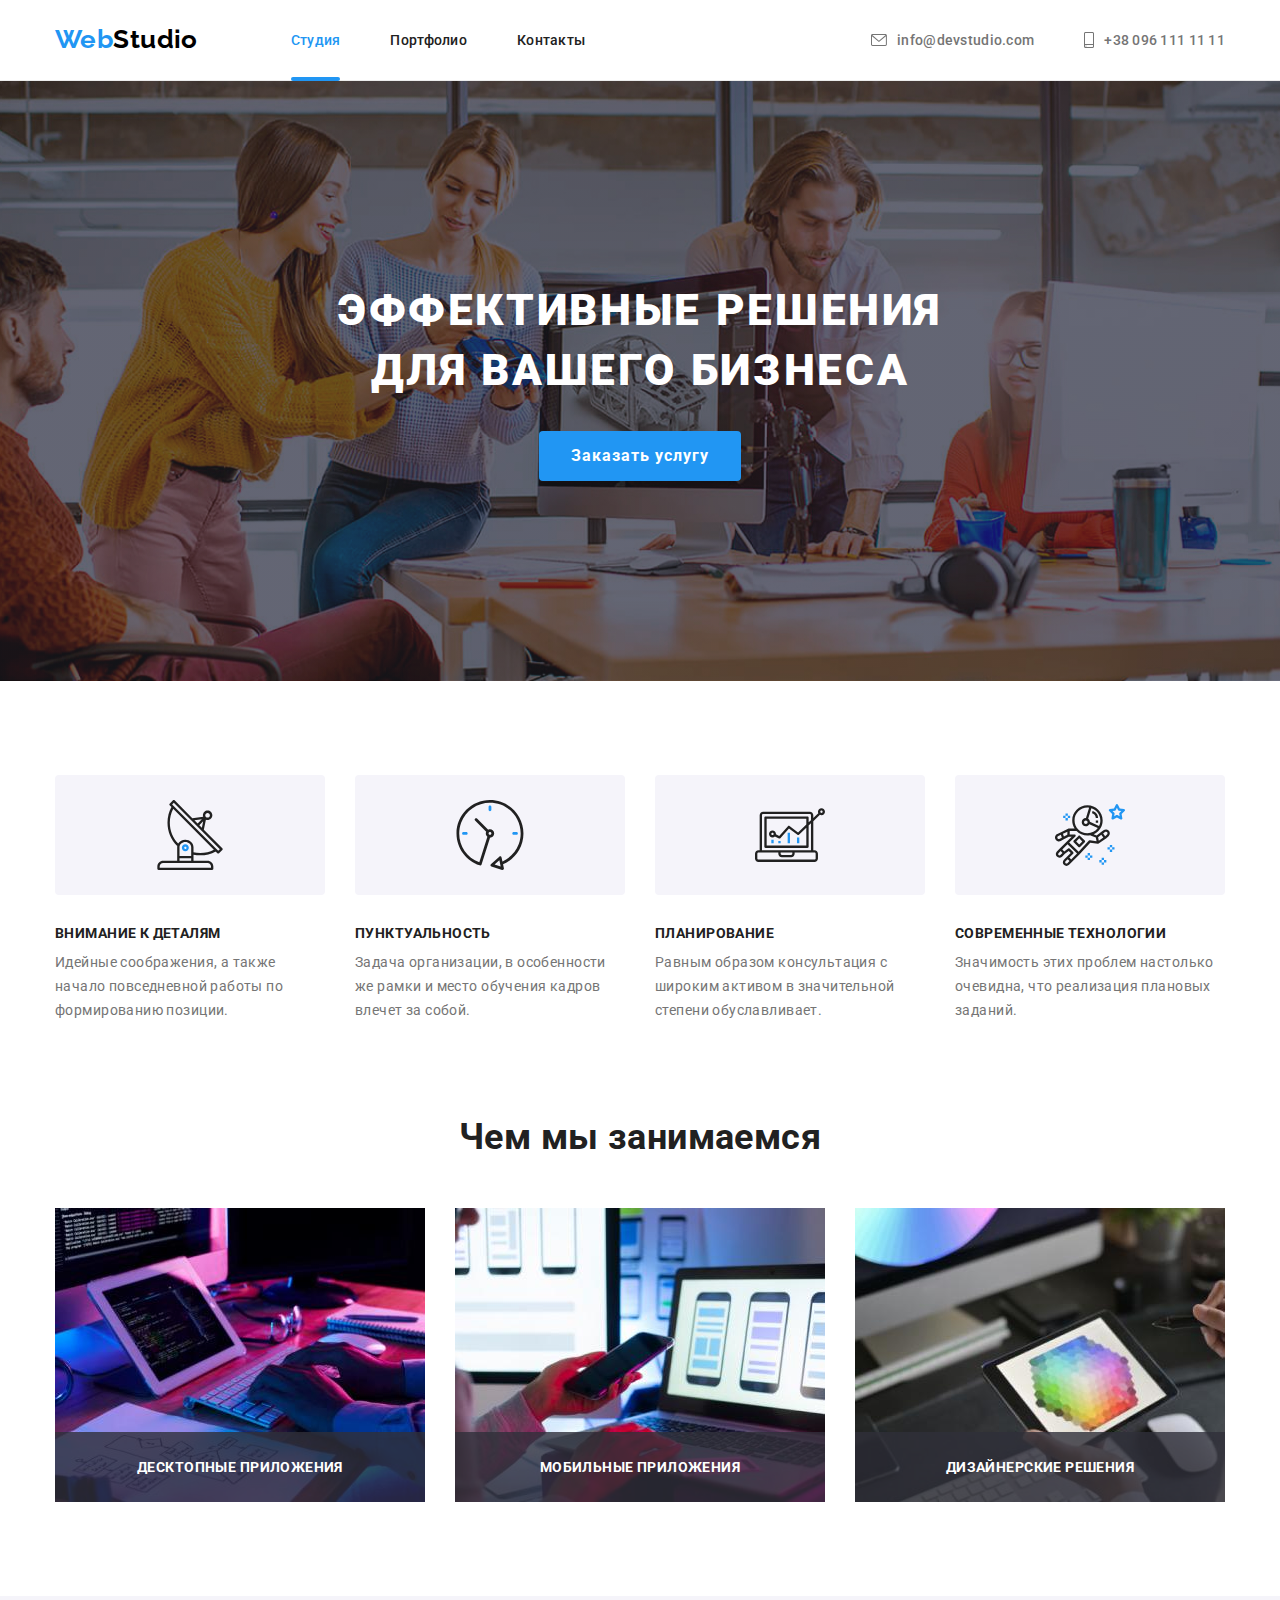
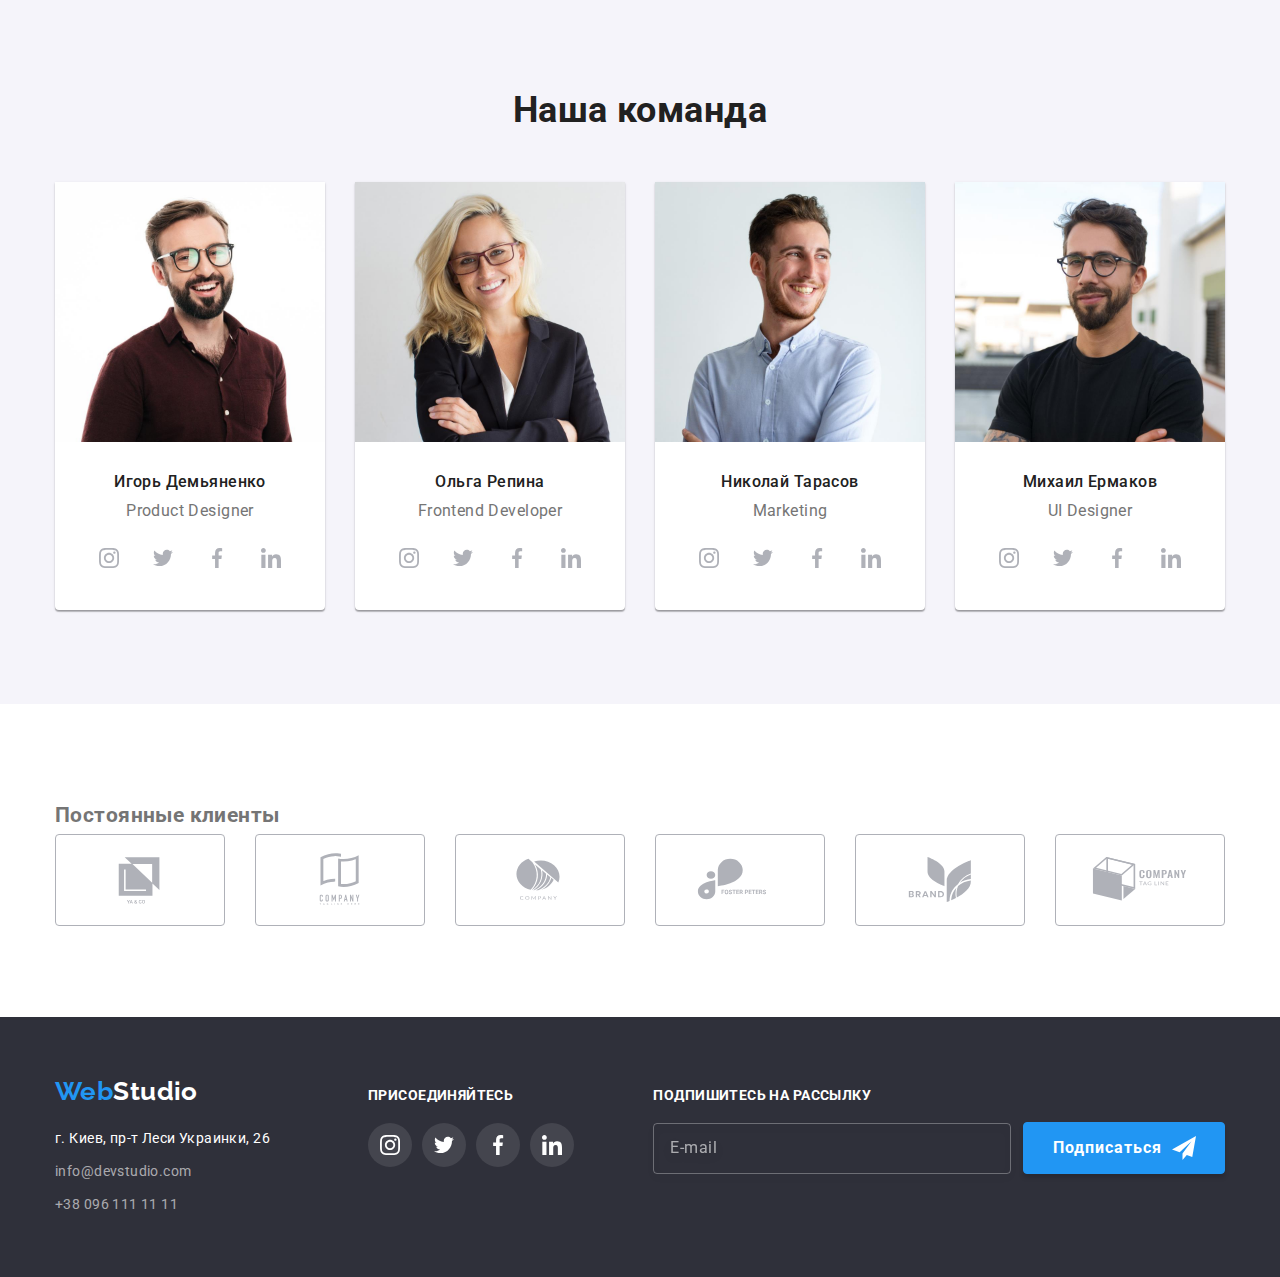
==== commit 5620cd46: "закончил с BEM" ====
--- a/index.html
+++ b/index.html
@@ -401,7 +401,7 @@
             </div>
         </div>
     </footer>
-    <div class="backdrop iss-hidden" data-modal>
+    <div class="backdrop is-hidden" data-modal>
         <div class="modal">
             <button class="modal-button-close" data-modal-close type="button">
                 <svg class="modal-button-close__icon-close">
--- a/css/style.css
+++ b/css/style.css
@@ -755,14 +755,17 @@
 /* <==========  page Portfolio "different styles" ========> */
 
 /* <---------portfolio buttons --------> */
-.portf-buttons {
+.portfolio__buttons-list {
   justify-content: center;
   flex-wrap: wrap;
+}
+
+.portfolio__buttons-list--indent {
   margin-top: -8px;
   margin-left: -8px;
   margin-bottom: 50px;
 }
-.buttons {
+.portfolio__buttons-list__item {
   margin-top: 8px;
   margin-left: 8px;
 }
@@ -784,7 +787,7 @@
   margin-bottom: 0;
 } */
 
-.button {
+.portfolio__buttons-list__item-button {
   font-family: 'Roboto', sans-serif;
   font-weight: 500;
   font-size: 16px;
@@ -810,8 +813,8 @@
   transition-timing-function: cubic-bezier(0.4, 0, 0.2, 1);
 }
 
-.button:hover,
-.button:focus {
+.portfolio__buttons-list__item-button:hover,
+.portfolio__buttons-list__item-button:focus {
   color: var(--text-color-white);
   background-color: var(--button-portf-active-bcgr-color);
   box-shadow: 0px 3px 1px rgba(0, 0, 0, 0.1), 0px 1px 2px rgba(0, 0, 0, 0.08),
@@ -826,16 +829,19 @@
 .portf {
   flex-wrap: wrap;
   align-items: flex-start;
+}
+
+.portf--indent {
   margin-top: -30px;
   margin-left: -30px;
 }
 
-.portf-item {
+.portf__list {
   margin-top: 30px;
   margin-left: 30px;
 }
 
-.portf-list {
+.portf__list__item {
   width: calc((1200px - 90px) / 3);
   display: block;
 
@@ -844,8 +850,8 @@
   transition-timing-function: cubic-bezier(0.4, 0, 0.2, 1);
 }
 
-.portf-list:hover,
-.portf-list:focus {
+.portf__list__item:hover,
+.portf__list__item:focus {
   box-shadow: 0px 1px 1px rgba(0, 0, 0, 0.12), 0px 4px 4px rgba(0, 0, 0, 0.06),
     1px 4px 6px rgba(0, 0, 0, 0.16);
 }
@@ -870,7 +876,7 @@
 /* .portf-img {
 } */
 
-.card-title {
+.portf__list__item__card-title {
   padding-top: 20px;
   padding-bottom: 20px;
   padding-left: 24px;
@@ -880,7 +886,7 @@
   border-bottom: 1px solid #eeeeee;
   border-left: 1px solid #eeeeee;
 }
-.portf-h {
+.portf__list__item__card-title__h {
   font-weight: 700;
   font-size: 18px;
   line-height: 2;
@@ -891,7 +897,7 @@
   margin-bottom: 4px;
   display: block;
 }
-.portf-p {
+.portf__list__item__card-title__p {
   display: block;
   font-size: 16px;
   line-height: 1.87;
@@ -899,12 +905,12 @@
   color: var(--text-color-standart);
 }
 
-.card-main {
+.portf__list__item__card-main {
   position: relative;
   overflow: hidden;
 }
 
-.portf-anim {
+.portf__list__item__card-main__anim {
   position: absolute;
   top: 0;
   left: 0;
@@ -926,8 +932,8 @@
   color: var(--text-color-white);
 }
 
-.portf-list:hover .portf-anim,
-.portf-list:focus .portf-anim {
+.portf__list__item:hover .portf__list__item__card-main__anim,
+.portf__list__item:focus .portf__list__item__card-main__anim {
   transform: translatey(0);
 }
 
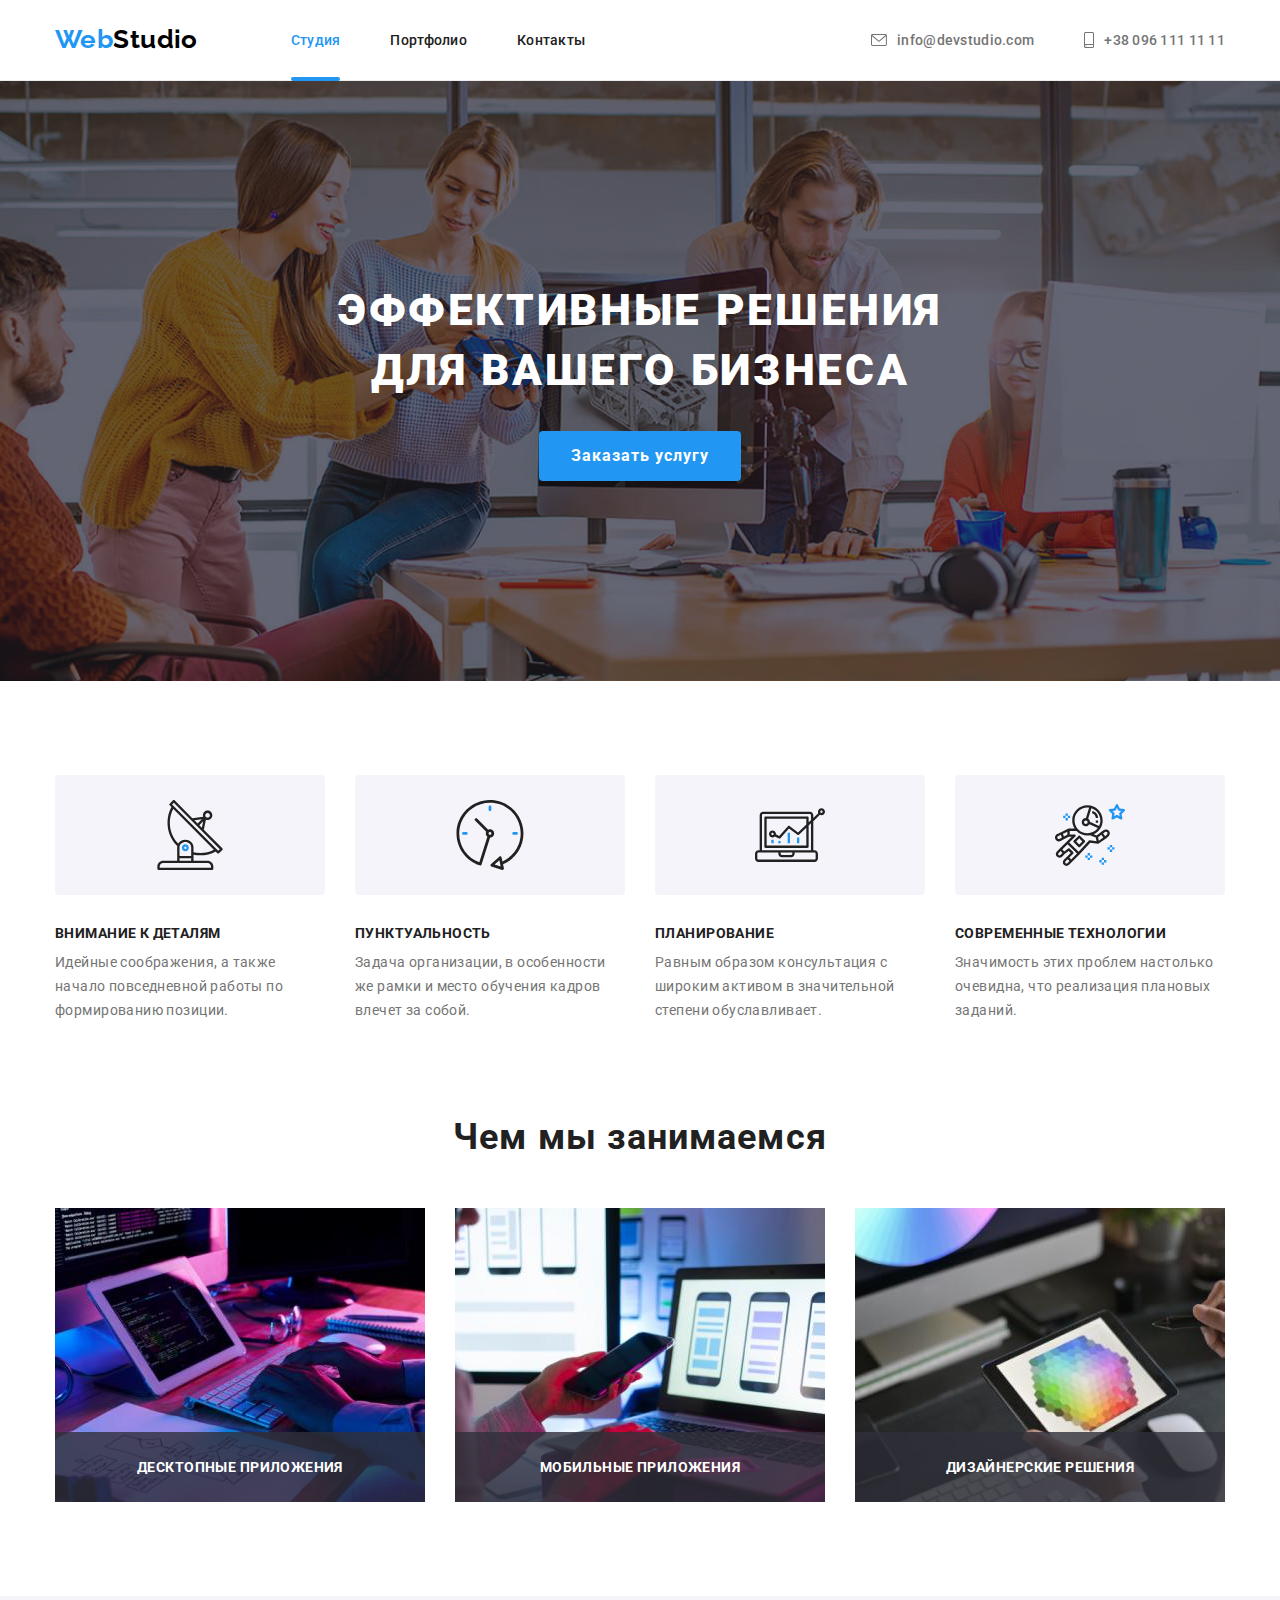
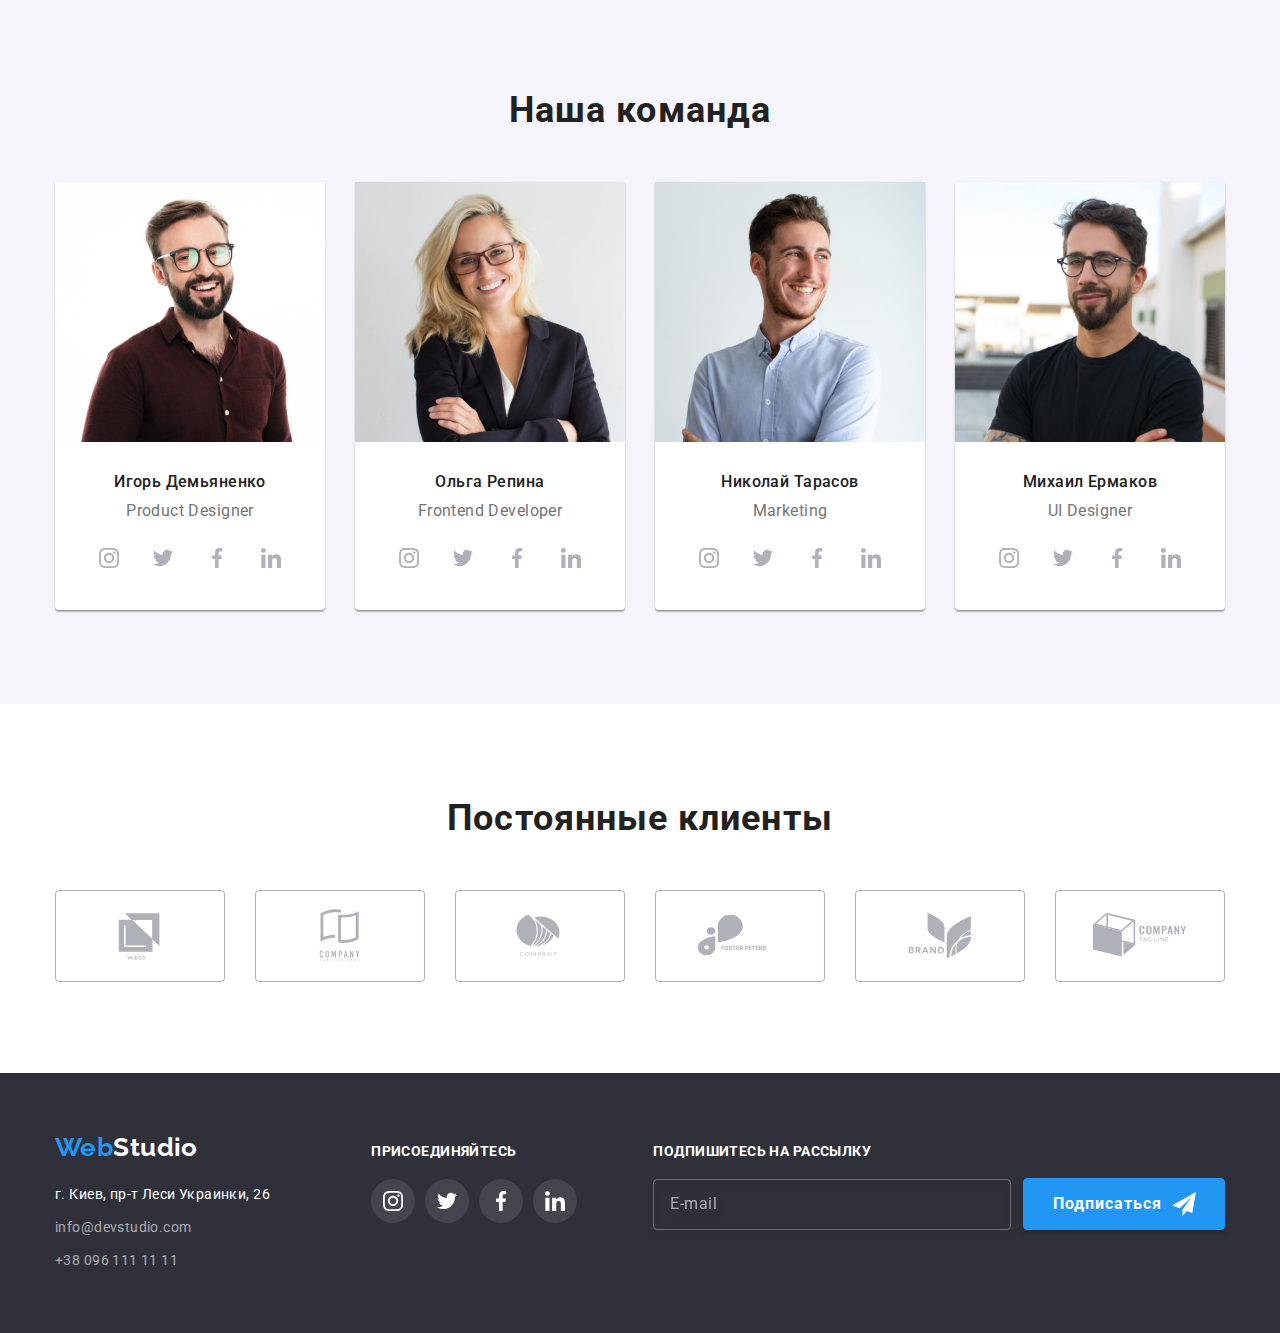
==== commit 4f01b432: "bem scss чутка доделал" ====
--- a/index.html
+++ b/index.html
@@ -8,7 +8,8 @@
     <link rel="preconnect" href="https://fonts.gstatic.com">
     <link href="https://fonts.googleapis.com/css2?family=Raleway:wght@700&family=Roboto:wght@400;500;700;900&display=swap"
         rel="stylesheet">
-    <link rel="stylesheet" href="./css/style.css">
+    <!-- <link rel="stylesheet" href="./css/style.css"> -->
+    <link rel="stylesheet" href="./css/main.min.css">
     <title>WEBStudio</title>
 </head>
 <body id="page_top">
@@ -108,14 +109,14 @@
                 <!-- Чем мы занимаемся -->
          <section class='section-half-top what-wedo'>
             <div class="container">
-                <h2 class='wedo__h'>Чем мы занимаемся</h2>
+                <h2 class='section-title section-title--h-indent '>Чем мы занимаемся</h2>
                 <ul class='what-wedo__list flex list'>
                     <li class='what-wedo__list__item'><img src="./images/studio/hwd.jpg" alt="Десктопные приложения" width="370" height="294">
-                    <p class="what-wedo__list__p">Десктопные приложения</p></li>
+                    <p class="wrapper-description wrapper-description--what-wedo">Десктопные приложения</p></li>
                     <li class='what-wedo__list__item'><img src="./images/studio/hwd2.jpg" alt="Мобильные приложения" width="370" height="294">
-                    <p class="what-wedo__list__p">Мобильные приложения</p></li>
+                    <p class="wrapper-description  wrapper-description--what-wedo">Мобильные приложения</p></li>
                     <li class='what-wedo__list__item'><img src="./images/studio/hwd3.jpg" alt="Дизайнерские решения" width="370" height="294">
-                    <p class="what-wedo__list__p">Дизайнерские решения</p></li>
+                    <p class="wrapper-description wrapper-description--what-wedo">Дизайнерские решения</p></li>
                 </ul>
             </div>
          </section>
@@ -124,7 +125,7 @@
 
             <section class='section our-team'>
                 <div class="container">
-                    <h2 class='our-team__h'>Наша команда</h2>
+                    <h2 class='section-title section-title--h-indent '>Наша команда</h2>
                     <ul class='our-team__list flex list'>
                         <li class='our-team__list__item'>
                             <img class='our-team__list__i' src="./images/studio/Igor.jpg" alt="фото Игоря" width="270" height="260">
@@ -280,7 +281,7 @@
                             <!-- clients -->
             <section class="section-clients">
                 <div class="container">
-                    <h2 class="clients__h">Постоянные клиенты</h2>
+                    <h2 class="section-title section-title--h-indent ">Постоянные клиенты</h2>
                     <ul class="flex list">
                         <li class="clients__logo">
                             <a class="clients__logo__icon" href="#">
@@ -354,7 +355,7 @@
             </div>
                     <!-- follow container -->
             <div class="footer-follow footer-follow--right">
-                <h3 class="footer-follow__title">присоединяйтесь</h3>
+                <h3 class="wrapper-description wrapper-description--follow-us">присоединяйтесь</h3>
                 <ul class="social-list item-center flex list">
                     <li class="social-list__item social-list__item--background">
                         <a class="social-list__item__link social-list__item__link--text__white" href="https://www.instagram.com/">
@@ -390,9 +391,9 @@
             <div class="footer-subscribe footer-subscribe--end">
                 <form action="#" class="footer-subscribe-form">
                     <div>
-                        <label for="footer-email" class="footer-subscribe-form__text">Подпишитесь на рассылку</label>
+                        <label for="footer-email" class="wrapper-description wrapper-description--subscribe">Подпишитесь на рассылку</label>
                         <input id="footer-email" class="footer-subscribe-form__email" type="email" name="subscribe-email" placeholder="E-mail" required>
-                        </div>
+                    </div>
                     <button type="submit" class="footer-subscribe-button">Подписаться<svg class="footer-subscribe-button__icon">
                             <use href="./images/icons.svg#icon-subscribe"></use>
                         </svg>
--- a/css/style.css
+++ b/css/style.css
@@ -84,6 +84,7 @@
   margin-left: auto;
   margin-right: auto;
 }
+
 .section {
   padding-top: 94px;
   padding-bottom: 94px;
@@ -95,6 +96,19 @@
 .section-half-top {
   padding-top: 47px;
   padding-bottom: 94px;
+}
+
+.section-title {
+  font-weight: 700;
+  font-size: 36px;
+  line-height: 1.16;
+  text-align: center;
+  letter-spacing: 0.03em;
+  color: var(--text-color-black);
+}
+
+.section-title--h-indent {
+  margin-bottom: 50px;
 }
 
 /*      вариант секции падинга секции wedo 
@@ -347,7 +361,7 @@
 /* .what-wedo {
 } */
 
-.wedo__h {
+/* .wedo__h {
   font-weight: 700;
   font-size: 36px;
   line-height: 1.16;
@@ -356,7 +370,7 @@
   color: var(--text-color-black);
 
   margin-bottom: 50px;
-}
+} */
 
 .what-wedo__list {
   flex-wrap: wrap;
@@ -373,15 +387,19 @@
   position: relative;
 }
 
-.what-wedo__list__p {
+.wrapper-description {
   font-weight: 700;
   font-size: 14px;
   line-height: 1.15;
-  text-align: center;
+
   letter-spacing: 0.03em;
   text-transform: uppercase;
 
   color: var(--text-color-white);
+}
+
+.wrapper-description--what-wedo {
+  text-align: center;
   background-color: rgba(47, 48, 58, 0.8);
 
   position: absolute;
@@ -417,7 +435,7 @@
 .our-team {
   background-color: var(--color-team-backgr);
 }
-.our-team__h {
+/* .our-team__h {
   font-weight: 700;
   font-size: 36px;
   line-height: 1.16;
@@ -426,7 +444,7 @@
   color: var(--text-color-black);
 
   margin-bottom: 50px;
-}
+} */
 .our-team__list {
   flex-wrap: wrap;
   align-items: flex-start;
@@ -541,7 +559,7 @@
   padding-top: 94px;
   padding-bottom: 91px;
 }
-.clients-h {
+/* .section-title {
   font-weight: 700;
   font-size: 36px;
   line-height: 1.16;
@@ -550,7 +568,7 @@
   color: var(--text-color-black);
 
   margin-bottom: 50px;
-}
+} */
 
 .cloents__logo {
   display: block;
@@ -640,18 +658,10 @@
 }
 
 .footer-follow--right {
-  margin-left: 73px;
-}
-
-.footer-follow__title {
-  font-weight: 700;
-  font-size: 14px;
-  line-height: 1.15;
-  letter-spacing: 0.03em;
-  text-transform: uppercase;
-
-  color: var(--text-color-white);
-
+  margin-left: auto;
+}
+
+.wrapper-description--follow-us {
   margin-bottom: 20px;
 }
 
@@ -674,14 +684,7 @@
   display: flex;
 }
 
-.footer-subscribe-form__text {
-  font-weight: 700;
-  font-size: 14px;
-  line-height: 1.15;
-  letter-spacing: 0.03em;
-  text-transform: uppercase;
-
-  color: var(--text-color-white);
+.wrapper-description--subscribe {
   display: block;
 }
 
@@ -952,7 +955,7 @@
   transition-duration: 250ms;
   transition-timing-function: cubic-bezier(0.4, 0, 0.2, 1);
 }
-
+/* =========================== modal window ====================== */
 .modal {
   position: absolute;
   transform: translate(-50%, -50%);
@@ -1243,3 +1246,6 @@
 .modal-button-send:focus {
   background-color: var(--button-main-active-bcgr-color);
 }
+/* =========================== modal form end ====================== */
+
+/* =========================== modal window end ====================== */
--- a/css/main.min.css
+++ b/css/main.min.css
@@ -0,0 +1,2 @@
+:root{--text-color-accent: #2196f3;--text-color-standart: #757575;--text-color-pureblack: #000000;--text-color-black: #212121;--text-color-white: #ffffff;--text-color-address-link: rgba(255, 255, 255, 0.6);--button-backgr-color: #2196f3;--button-main-active-bcgr-color: #188ce8;--button-bcgr-color: #f5f4fa;--button-portf-active-bcgr-color: #2196f3;--color-team-backgr: #f5f4fa;--color-footer-backgr: #2f303a}.hiden-title{position:absolute;width:1px;height:1px;margin:-1px;border:0;padding:0;white-space:nowrap;clip-path:inset(100%);clip:rect(0 0 0 0);overflow:hidden}html{scroll-behavior:smooth}h1,h2,h3,h4,h5,h6,p,ul,li{margin:0;padding:0}img{display:block}body{font-family:'Roboto', sans-serif;font-style:normal;font-weight:normal;font-size:14px;line-height:1.71;letter-spacing:0.03em;color:var(--text-color-standart)}.link{text-decoration:none}.list{list-style:none}.flex{display:flex}.container{width:1200px;padding-left:15px;padding-right:15px;margin-left:auto;margin-right:auto}.section{padding-top:94px;padding-bottom:94px}.section-half-bottom{padding-top:94px;padding-bottom:47px}.section-half-top{padding-top:47px;padding-bottom:94px}.section-clients{padding-top:94px;padding-bottom:91px}.section-title{font-weight:700;font-size:36px;line-height:1.16;text-align:center;letter-spacing:0.03em;color:var(--text-color-black)}.section-title--h-indent{margin-bottom:50px}.social-list__item{border-radius:50%}.social-list__item:not(:last-child){margin-right:10px}.social-list__item__link{display:flex;justify-content:center;align-items:center;border-radius:50%;width:44px;height:44px;fill:#afb1b8;background-color:transparent;transition-property:fill, background-color;transition-duration:250ms;transition-timing-function:cubic-bezier(0.4, 0, 0.2, 1)}.social-list__item__link:hover,.social-list__item__link:focus{background-color:var(--button-backgr-color);fill:var(--text-color-white)}.wrapper-description{font-weight:700;font-size:14px;line-height:1.15;letter-spacing:0.03em;text-transform:uppercase;color:var(--text-color-white)}.header{background:#ffffff;border-bottom:1px solid #ececec}.item-center{align-items:center}.logo{font-family:'Raleway', sans-serif;font-weight:700;font-size:26px;line-height:1.15;display:inline-block}.logo--header{color:var(--text-color-pureblack);margin-right:93px;padding-top:24px;padding-bottom:25px}.logo--footer{color:var(--text-color-white);margin-bottom:20px}.logo__web{color:var(--text-color-accent)}.header__nav__item+.header__nav__item{margin-left:50px}.header__list__item{display:block;padding-top:32px;padding-bottom:32px;font-weight:500;line-height:1.15;letter-spacing:0.02em;color:var(--text-color-black);transition-property:color;transition-duration:250ms;transition-timing-function:cubic-bezier(0.4, 0, 0.2, 1)}.item:hover,.item:focus{color:var(--text-color-accent)}.header-current{position:relative;color:var(--text-color-accent)}.header-current:after{content:'';position:absolute;width:100%;height:4px;bottom:-1px;left:0px;border-radius:2px;background-color:var(--button-backgr-color)}.header__content{margin-left:auto}.header__content__item{align-items:center;padding-top:32px;padding-bottom:32px;font-weight:500;line-height:1.15;letter-spacing:0.02em;color:var(--text-color-standart);transition-property:color;transition-duration:250ms;transition-timing-function:cubic-bezier(0.4, 0, 0.2, 1)}.header__content__list+.header__content__list{margin-left:50px}.header__content__item:hover,.header__content__item:focus{color:var(--text-color-accent)}.header__icon__mail{display:inline-block;margin-right:10px;fill:currentcolor}.header__icon__smartphone{display:inline-block;margin-right:10px;fill:currentColor}.hero{margin:0 auto;max-width:1600px;background-image:linear-gradient(0deg, rgba(47,48,58,0.4), rgba(47,48,58,0.4)),url(../images/studio/banner.jpg);background-position:center;background-repeat:no-repeat;background-color:#c4c4c4;padding-top:200px;padding-bottom:200px}.hero__title{font-weight:900;font-size:44px;line-height:1.36;text-align:center;letter-spacing:0.06em;text-transform:uppercase;color:var(--text-color-white);width:696px;margin-left:auto;margin-right:auto;margin-bottom:30px}.hero .container{text-align:center}.hero__button{font-family:inherit;font-weight:700;font-size:16px;line-height:1.87;letter-spacing:0.06em;color:var(--text-color-white);background-color:var(--button-backgr-color);cursor:pointer;display:inline-block;padding:10px 32px;border:transparent;border-radius:4px;box-shadow:0px 4px 4px rgba(0,0,0,0.15);transition-property:background-color, box-shadow;transition-duration:1150ms;transition-timing-function:cubic-bezier(0.4, 0, 0.2, 1)}.hero-button:hover,.hero-button:focus{color:var(--text-color-white);background-color:var(--button-main-active-bcgr-color)}.container .prefs{padding-bottom:0;margin-top:-30px;margin-left:-30px}.prefs__item{width:calc((100% - 120px) / 4);margin-top:30px;margin-left:30px}.prefs__bg{display:flex;align-items:center;justify-content:center;width:270px;height:120px;border-radius:4px;margin-bottom:30px;background-color:var(--button-bcgr-color)}.prefs__item__h{font-size:14px;font-weight:700;line-height:1.15;text-transform:uppercase;color:var(--text-color-black);margin-bottom:10px}.what-wedo__list{flex-wrap:wrap;margin-top:-30px;margin-left:-30px}.what-wedo__list__item{width:calc((100% - 90px) / 3);margin-top:30px;margin-left:30px;position:relative}.wrapper-description{font-weight:700;font-size:14px;line-height:1.15;letter-spacing:0.03em;text-transform:uppercase;color:var(--text-color-white)}.wrapper-description--what-wedo{text-align:center;background-color:rgba(47,48,58,0.8);position:absolute;width:100%;bottom:0;padding:27px 82px}.our-team{background-color:var(--color-team-backgr)}.our-team__list{flex-wrap:wrap;align-items:flex-start;margin-top:-30px;margin-left:-30px}.our-team__list__item{background-color:#ffffff;width:calc((100% - 120px) / 4);margin-top:30px;margin-left:30px;border-radius:0px 0px 4px 4px;box-shadow:0px 1px 3px rgba(0,0,0,0.12),0px 1px 1px rgba(0,0,0,0.14),0px 2px 1px rgba(0,0,0,0.2)}.our-team__list__description{padding:30px 32px}.our-team__list__description__h{font-weight:500;font-size:16px;line-height:1.2;text-align:center;color:var(--text-color-black);display:block;margin-bottom:10px}.our-team__list__description__p{font-size:16px;line-height:1.2;text-align:center;color:var(--text-color-standart);display:block;margin-bottom:16px}.social-list__item{border-radius:50%}.social-list__item:not(:last-child){margin-right:10px}.social-list__item__link{display:flex;justify-content:center;align-items:center;border-radius:50%;width:44px;height:44px;fill:#afb1b8;background-color:transparent;transition-property:fill, background-color;transition-duration:250ms;transition-timing-function:cubic-bezier(0.4, 0, 0.2, 1)}.social-list__item__link:hover,.social-list__item__link:focus{background-color:var(--button-backgr-color);fill:var(--text-color-white)}.section-clients{padding-top:94px;padding-bottom:91px}.cloents__logo{display:block}.clients__logo:not(:last-child){margin-right:30px}.clients__logo__icon{display:flex;justify-content:center;align-items:center;width:170px;height:92px;border:1px solid #afb1b8;border-radius:4px;fill:#afb1b8;transition-property:fill, border-color;transition-duration:250ms;transition-timing-function:cubic-bezier(0.4, 0, 0.2, 1)}.clients__logo__icon:hover,.clients__logo__icon:focus{border-color:var(--button-backgr-color);fill:var(--text-color-accent)}.footer{background-color:var(--color-footer-backgr);padding-top:60px;padding-bottom:60px}.items-baseline{align-items:baseline}.footer-adress{max-width:240px}.footer-adress__item{display:inline-block;margin-bottom:9px}.footer-adress__item:last-child{margin-bottom:0}.footer-adress__map{font-style:normal;color:var(--text-color-white);transition-property:color;transition-duration:250ms;transition-timing-function:cubic-bezier(0.4, 0, 0.2, 1)}.footer-adress__map:hover,.footer-adress__map:focus{color:var(--text-color-accent)}.footer-adress__cont{font-style:normal;color:var(--text-color-address-link);transition-property:color;transition-duration:250ms;transition-timing-function:cubic-bezier(0.4, 0, 0.2, 1)}.footer-adress__cont:hover,.footer-adress__cont:focus{color:var(--text-color-accent)}.footer-follow--right{margin-left:auto}.wrapper-description--follow-us{margin-bottom:20px}.social-list__item--background{background-color:rgba(255,255,255,0.1)}.social-list__item__link--text__white{fill:var(--text-color-white)}.footer-subscribe--end{margin-left:auto}.footer-subscribe-form{display:flex}.wrapper-description--subscribe{display:block}.footer-subscribe-form__email{width:358px;margin-top:20px;padding-left:16px;padding-top:15px;padding-bottom:15px;background-color:transparent;border:1px solid rgba(255,255,255,0.3);filter:drop-shadow(0px 4px 4px rgba(0,0,0,0.15));border-radius:4px;font-size:16px;line-height:1.15;letter-spacing:0.03em;color:var(--text-color-white)}.footer-subscribe-form__email::placeholder{font-size:16px;line-height:1.15;letter-spacing:0.03em;color:rgba(255,255,255,0.6)}.footer-subscribe-button{display:flex;justify-content:center;align-items:center;align-self:flex-end;padding-top:10px;padding-bottom:10px;padding-left:29px;padding-right:28px;margin-left:12px;background-color:var(--button-backgr-color);box-shadow:0px 4px 4px rgba(0,0,0,0.15);border:1px solid var(--button-backgr-color);border-radius:4px;font-weight:700;font-size:16px;line-height:1.87;letter-spacing:0.06em;color:var(--text-color-white);cursor:pointer;transition-property:background-color;transition-duration:1250ms;transition-timing-function:cubic-bezier(0.4, 0, 0.2, 1)}.footer-subscribe-button:hover,.footer-subscribe-button:focus{background-color:var(--button-main-active-bcgr-color)}.footer-subscribe-button__icon{margin-left:10px;width:24px;height:24px}.portfolio__buttons-list{justify-content:center;flex-wrap:wrap}.portfolio__buttons-list--indent{margin-top:-8px;margin-left:-8px;margin-bottom:50px}.portfolio__buttons-list__item{margin-top:8px;margin-left:8px}.portfolio__buttons-list__item-button{font-family:'Roboto', sans-serif;font-weight:500;font-size:16px;line-height:1.62;text-align:center;letter-spacing:0.03em;color:var(--text-color-black);background-color:var(--button-bcgr-color);display:inline-block;border:transparent;border-radius:4px;padding-top:4px;padding-bottom:4px;padding-left:22px;padding-right:22px;cursor:pointer;transition-property:color, background-color, box-shadow;transition-duration:250ms;transition-timing-function:cubic-bezier(0.4, 0, 0.2, 1)}.portfolio__buttons-list__item-button:hover,.portfolio__buttons-list__item-button:focus{color:var(--text-color-white);background-color:var(--button-portf-active-bcgr-color);box-shadow:0px 3px 1px rgba(0,0,0,0.1),0px 1px 2px rgba(0,0,0,0.08),0px 2px 2px rgba(0,0,0,0.12)}.portf{flex-wrap:wrap;align-items:flex-start}.portf--indent{margin-top:-30px;margin-left:-30px}.portf__list{margin-top:30px;margin-left:30px}.portf__list__item{width:calc((1200px - 90px) / 3);display:block;transition-property:box-shadow;transition-duration:250ms;transition-timing-function:cubic-bezier(0.4, 0, 0.2, 1)}.portf__list__item:hover,.portf__list__item:focus{box-shadow:0px 1px 1px rgba(0,0,0,0.12),0px 4px 4px rgba(0,0,0,0.06),1px 4px 6px rgba(0,0,0,0.16)}.portf__list__item__card-title{padding-top:20px;padding-bottom:20px;padding-left:24px;padding-right:24px;border-right:1px solid #eeeeee;border-bottom:1px solid #eeeeee;border-left:1px solid #eeeeee}.portf__list__item__card-title__h{font-weight:700;font-size:18px;line-height:2;letter-spacing:0.06em;color:var(--text-color-black);margin-bottom:4px;display:block}.portf__list__item__card-title__p{display:block;font-size:16px;line-height:1.87;color:var(--text-color-standart)}.portf__list__item__card-main{position:relative;overflow:hidden}.portf__list__item__card-main__anim{position:absolute;top:0;left:0;overflow:auto;transition-property:transform;transform:translatey(100%);transition-duration:250ms;transition-timing-function:cubic-bezier(0.4, 0, 0.2, 1);padding:63px 24px;width:100%;height:100%;background-color:rgba(33,150,243,0.9);font-size:18px;line-height:1.56;letter-spacing:0.03em;color:var(--text-color-white)}.portf__list__item:hover .portf__list__item__card-main__anim,.portf__list__item:focus .portf__list__item__card-main__anim{transform:translatey(0)}.backdrop{position:fixed;top:0;left:0;width:100vw;height:100vh;z-index:100;background-color:rgba(0,0,0,0.2);transition-property:opacity, visibility;transition-duration:250ms;transition-timing-function:cubic-bezier(0.4, 0, 0.2, 1)}.modal{position:absolute;transform:translate(-50%, -50%);top:50%;left:50%;width:528px;height:580px;background-color:#ffffff;box-shadow:0px 1px 3px rgba(0,0,0,0.12),0px 1px 1px rgba(0,0,0,0.14),0px 2px 1px rgba(0,0,0,0.2);border-radius:4px}.modal-button-close{display:flex;align-items:center;justify-content:center;padding:0;width:30px;height:30px;color:var(--text-color-pureblack);position:absolute;top:8px;right:8px;cursor:pointer;background:transparent;border:1px solid rgba(0,0,0,0.1);border-radius:50%;transition-property:color;transition-duration:250ms;transition-timing-function:cubic-bezier(0.4, 0, 0.2, 1)}.modal-button-close:hover,.modal-button-close:focus{color:var(--text-color-accent)}.modal-button-close__icon-close{width:18px;height:18px;fill:currentColor}.is-hidden{opacity:0;visibility:hidden;pointer-events:none}.modal-form{padding:40px;display:flex;flex-direction:column;font-size:14px;line-height:1.15;letter-spacing:0.01em;color:var(--text-color-black)}.modal-form__title{font-weight:700;font-size:20px;line-height:1.15;text-align:center;letter-spacing:0.03em;color:var(--text-color-black);margin-bottom:12px}.modal-form__input-wrapper{position:relative;margin-bottom:10px}.modal-form__label-text{font-size:12px;line-height:1.15;letter-spacing:0.01em;color:var(--text-color-standart);margin-bottom:4px}.modal-form__input__text{padding-top:12px;padding-right:12px;padding-left:42px;padding-bottom:12px;width:100%;border:1px solid rgba(33,33,33,0.2);box-sizing:border-box;border-radius:4px;outline:none;color:var(--text-color-black);transition-property:border-color;transition-duration:250ms;transition-timing-function:cubic-bezier(0.4, 0, 0.2, 1)}.modal-form__input__text:last-child{margin-bottom:20px}.modal-form__input__text::placeholder{font-size:14px;line-height:1.15;letter-spacing:0.01em;color:rgba(117,117,117,0.5)}.modal-form__input__text:focus{border-color:var(--button-backgr-color)}.modal-form__input__text:focus+.modal-form__input__icon{fill:var(--button-backgr-color)}.modal-form__input__icon{position:absolute;width:18px;height:18px;top:50%;left:15px;transform:translatey(-50%);fill:currentColor;transition-property:fill;transition-duration:250ms;transition-timing-function:cubic-bezier(0.4, 0, 0.2, 1)}.modal-form__input-textarea{padding:12px 16px;margin-bottom:20px;width:100%;height:96px;font-size:12px;line-height:1.15;letter-spacing:0.01em;border:1px solid rgba(33,33,33,0.2);box-sizing:border-box;border-radius:4px;outline:none;color:var(--text-color-black);resize:none;transition-property:border-color;transition-duration:250ms;transition-timing-function:cubic-bezier(0.4, 0, 0.2, 1)}.modal-form__input-textarea::placeholder{font-size:12px;line-height:1.15;letter-spacing:0.01em;color:rgba(117,117,117,0.5)}.modal-form__input-textarea:focus{border-color:var(--button-backgr-color)}.private-policy{display:flex;flex-direction:row}.modal-form__private-policy--indent{margin-left:12px;margin-bottom:30px}.private-policy__custom-checkbox{position:absolute !important;clip:rect(1px 1px 1px 1px);clip:rect(1px, 1px, 1px, 1px);padding:0 !important;border:0 !important;height:1px !important;width:1px !important;overflow:hidden}.private-policy__custom-checkbox+.private-policy__label-checkbox{display:inline-flex;align-items:center;user-select:none}.private-policy__custom-checkbox+.private-policy__label-checkbox::before{content:'';display:inline-block;margin-right:8px;width:16px;height:15px;flex-shrink:0;flex-grow:0;border:2px solid var(--text-color-black);border-radius:2px;background-repeat:no-repeat;background-position:center center;background-size:50% 50%;cursor:pointer;transition-property:border-color, background-image, background-color;transition-duration:250ms;transition-timing-function:cubic-bezier(0.4, 0, 0.2, 1)}.private-policy__custom-checkbox:focus:not(:checked)+.private-policy__label-checkbox::before{border-color:var(--button-backgr-color)}.private-policy__custom-checkbox:checked+.private-policy__label-checkbox::before{border-color:#0b76ef;background-color:#0b76ef;background-image:url("../images/Vector.svg");background-size:contain}.private-policy__custom-checkbox:disabled+.private-policy__label-checkbox::before{background-color:#e9ecef}.private-policy__text{color:var(--text-color-standart)}.private-policy__link{text-decoration-line:underline;color:var(--text-color-accent)}.modal-button-send{padding:10px 56px;align-self:center;font-family:inherit;font-weight:700;font-size:16px;line-height:1.87;letter-spacing:0.06em;cursor:pointer;color:var(--text-color-white);background-color:var(--button-backgr-color);box-shadow:0px 4px 4px rgba(0,0,0,0.15);border-color:transparent;border-radius:4px;transition-property:background-color;transition-duration:250ms;transition-timing-function:cubic-bezier(0.4, 0, 0.2, 1)}.modal-button-send:hover,.modal-button-send:focus{background-color:var(--button-main-active-bcgr-color)}
+/*# sourceMappingURL=main.min.css.map */